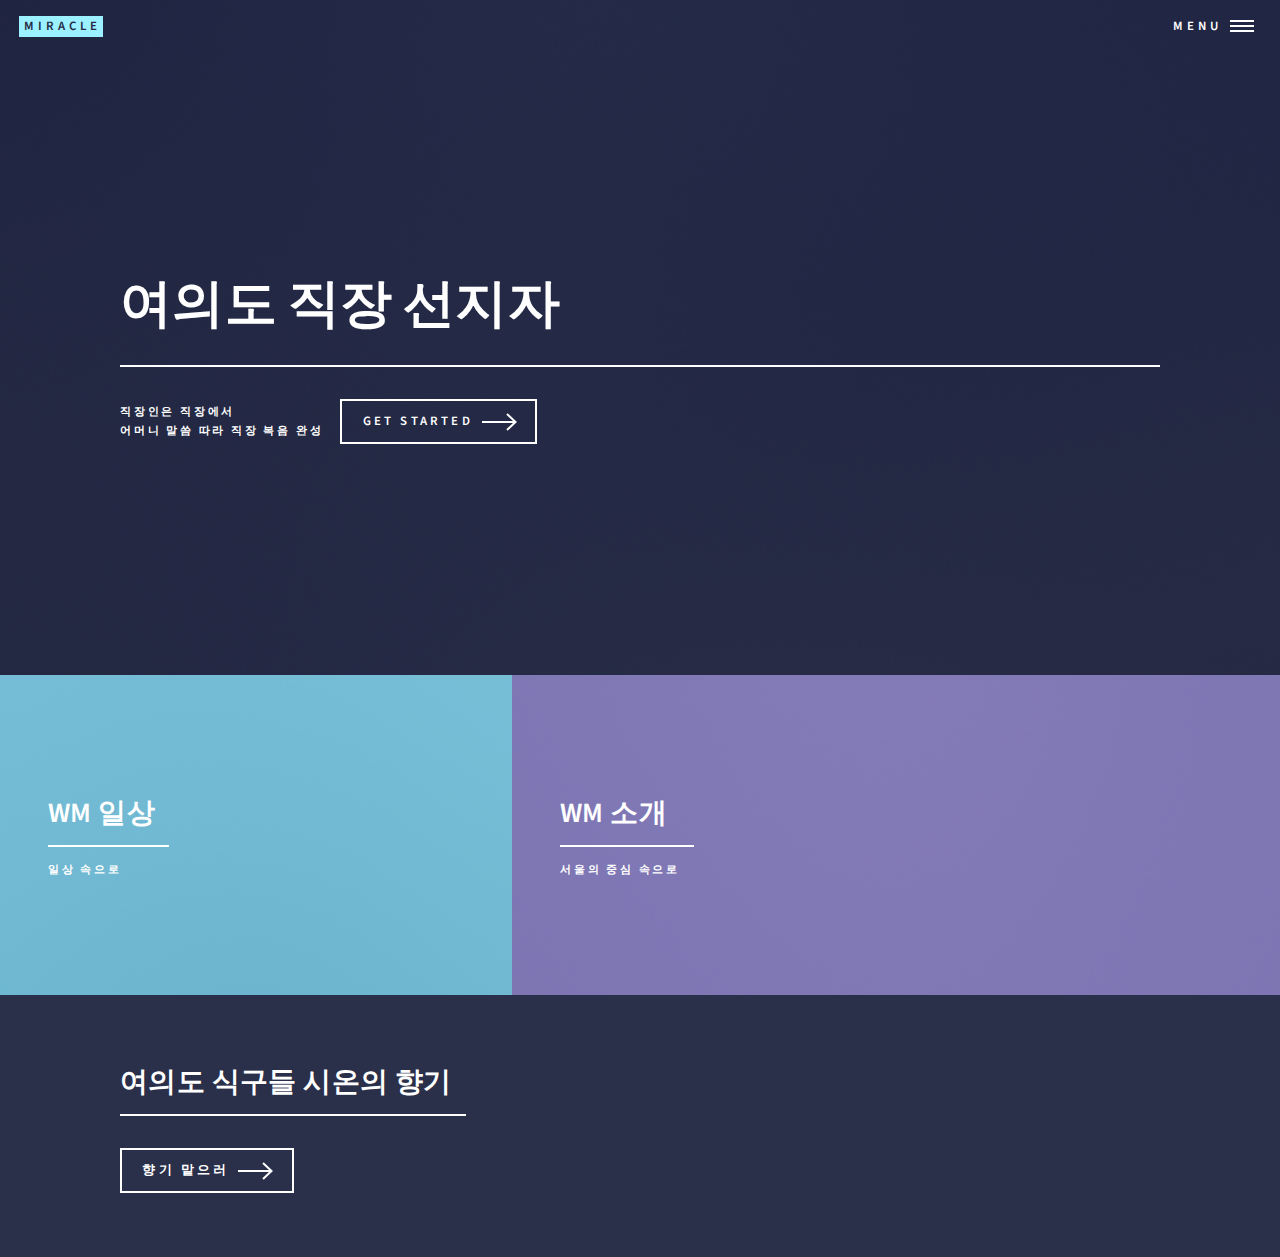
==== index.html @ 9737bfcb "여의도 WM 웹 사이트 개발 시작" ====
<!DOCTYPE HTML>
<!-- 
	Forty by HTML5 UP
	html5up.net | @ajlkn
	Free for personal and commercial use under the CCA 3.0 license (html5up.net/license)
-->
<html>
	<head>
		<title>Miracle on Yeouido</title>
		<meta charset="utf-8" />
		<meta name="viewport" content="width=device-width, initial-scale=1, user-scalable=no" />
		<link rel="stylesheet" href="assets/css/main.css" />
		<!-- <script type="text/javascript" async="" src="https://www.google-analytics.com/analytics.js"></script> -->
		<noscript><link rel="stylesheet" href="assets/css/noscript.css" /></noscript>
	</head>
	<body class="is-preload">

		<!-- Wrapper -->
			<div id="wrapper">

				<!-- Header -->
					<header id="header" class="alt">
						<a href="index.html" class="logo">
							<strong>Miracle</strong>
						</a>
						<nav>
							<a href="#menu">Menu</a>
						</nav>
					</header>

				<!-- Menu -->
					<nav id="menu">
						<ul class="links">
							<li><a href="index.html">Home</a></li>
							<li><a href="landing.html">Landing</a></li>
							<li><a href="generic.html">Generic</a></li>
							<li><a href="elements.html">Elements</a></li>
						</ul>
						<ul class="actions stacked">
							<li><a href="#" class="button primary fit">Get Started</a></li>
							<li><a href="#" class="button fit">Log In</a></li>
						</ul>
					</nav>

				<!-- Banner -->
					<section id="banner" class="major">
						<div class="inner">
							<header class="major">
								<h1>여의도 직장 선지자</h1>
							</header>
							<div class="content">
								<p>직장인은 직장에서 <br />
								어머니 말씀 따라 직장 복음 완성</p>
								<ul class="actions">
									<li><a href="#one" class="button next scrolly">Get Started</a></li>
								</ul>
							</div>
						</div>
					</section>

				<!-- Main -->
					<div id="main">

						<!-- One -->
							<section id="one" class="tiles">
								<article>
									<span class="image">
										<img src="images/pic01.jpg" alt="" />
									</span>
									<header class="major">
										<h3><a href="landing.html" class="link">WM 일상</a></h3>
										<p>일상 속으로</p>
									</header>
								</article>
								<article>
									<span class="image">
										<img src="images/pic02.jpg" alt="" />
									</span>
									<header class="major">
										<h3><a href="landing.html" class="link">WM 소개</a></h3>
										<p>서울의 중심 속으로</p>
									</header>
								</article>
								<!-- <article>
									<span class="image">
										<img src="images/pic03.jpg" alt="" />
									</span>
									<header class="major">
										<h3><a href="landing.html" class="link">Magna</a></h3>
										<p>Lorem etiam nullam</p>
									</header>
								</article>
								<article>
									<span class="image">
										<img src="images/pic04.jpg" alt="" />
									</span>
									<header class="major">
										<h3><a href="landing.html" class="link">Ipsum</a></h3>
										<p>Nisl sed aliquam</p>
									</header>
								</article>
								<article>
									<span class="image">
										<img src="images/pic05.jpg" alt="" />
									</span>
									<header class="major">
										<h3><a href="landing.html" class="link">Consequat</a></h3>
										<p>Ipsum dolor sit amet</p>
									</header>
								</article>
								<article>
									<span class="image">
										<img src="images/pic06.jpg" alt="" />
									</span>
									<header class="major">
										<h3><a href="landing.html" class="link">Etiam</a></h3>
										<p>Feugiat amet tempus</p>
									</header>
								</article> -->
							</section>

						<!-- Two -->
							<section id="two">
								<div class="inner">
									<header class="major">
										<h2>여의도 식구들 시온의 향기</h2>
									</header>
									<!-- <p>Nullam et orci eu lorem consequat tincidunt vivamus et sagittis libero. Mauris aliquet magna magna sed nunc rhoncus pharetra. Pellentesque condimentum sem. In efficitur ligula tate urna. Maecenas laoreet massa vel lacinia pellentesque lorem ipsum dolor. Nullam et orci eu lorem consequat tincidunt. Vivamus et sagittis libero. Mauris aliquet magna magna sed nunc rhoncus amet pharetra et feugiat tempus.</p> -->
									<ul class="actions">
										<li><a href="landing.html" class="button next">향기 맡으러</a></li>
									</ul>
								</div>
							</section>

					</div>

				<!-- Contact -->
					<!-- <section id="contact">
						<div class="inner">
							<section>
								<form method="post" action="#">
									<div class="fields">
										<div class="field half">
											<label for="name">Name</label>
											<input type="text" name="name" id="name" />
										</div>
										<div class="field half">
											<label for="email">Email</label>
											<input type="text" name="email" id="email" />
										</div>
										<div class="field">
											<label for="message">Message</label>
											<textarea name="message" id="message" rows="6"></textarea>
										</div>
									</div>
									<ul class="actions">
										<li><input type="submit" value="Send Message" class="primary" /></li>
										<li><input type="reset" value="Clear" /></li>
									</ul>
								</form>
							</section>
							<section class="split">
								<section>
									<div class="contact-method">
										<span class="icon solid alt fa-envelope"></span>
										<h3>Email</h3>
										<a href="#">information@untitled.tld</a>
									</div>
								</section>
								<section>
									<div class="contact-method">
										<span class="icon solid alt fa-phone"></span>
										<h3>Phone</h3>
										<span>(000) 000-0000 x12387</span>
									</div>
								</section>
								<section>
									<div class="contact-method">
										<span class="icon solid alt fa-home"></span>
										<h3>Address</h3>
										<span>1234 Somewhere Road #5432<br />
										Nashville, TN 00000<br />
										United States of America</span>
									</div>
								</section>
							</section>
						</div>
					</section> -->

				<!-- Footer -->
					<footer id="footer">
						<!-- <div class="inner">
							<ul class="icons">
								<li><a href="#" class="icon brands alt fa-twitter"><span class="label">Twitter</span></a></li>
								<li><a href="#" class="icon brands alt fa-facebook-f"><span class="label">Facebook</span></a></li>
								<li><a href="#" class="icon brands alt fa-instagram"><span class="label">Instagram</span></a></li>
								<li><a href="#" class="icon brands alt fa-github"><span class="label">GitHub</span></a></li>
								<li><a href="#" class="icon brands alt fa-linkedin-in"><span class="label">LinkedIn</span></a></li>
							</ul>
							<ul class="copyright">
								<li>&copy; Untitled</li><li>Design: <a href="https://html5up.net">HTML5 UP</a></li>
							</ul>
						</div> -->
						<div class="wm">

						</div>
					</footer>

			</div>

		<!-- Scripts -->
			<script src="assets/js/jquery.min.js"></script>
			<script src="assets/js/jquery.scrolly.min.js"></script>
			<script src="assets/js/jquery.scrollex.min.js"></script>
			<script src="assets/js/browser.min.js"></script>
			<script src="assets/js/breakpoints.min.js"></script>
			<script src="assets/js/util.js"></script>
			<script src="assets/js/main.js"></script>

	</body>
</html>
---- assets/css/main.css ----
@import url(fontawesome-all.min.css);
@import url("https://fonts.googleapis.com/css?family=Source+Sans+Pro:300,300italic,600,600italic");

/*
	Forty by HTML5 UP
	html5up.net | @ajlkn
	Free for personal and commercial use under the CCA 3.0 license (html5up.net/license)
*/

html, body, div, span, applet, object,
iframe, h1, h2, h3, h4, h5, h6, p, blockquote,
pre, a, abbr, acronym, address, big, cite,
code, del, dfn, em, img, ins, kbd, q, s, samp,
small, strike, strong, sub, sup, tt, var, b,
u, i, center, dl, dt, dd, ol, ul, li, fieldset,
form, label, legend, table, caption, tbody,
tfoot, thead, tr, th, td, article, aside,
canvas, details, embed, figure, figcaption,
footer, header, hgroup, menu, nav, output, ruby,
section, summary, time, mark, audio, video {
	margin: 0;
	padding: 0;
	border: 0;
	font-size: 100%;
	font: inherit;
	vertical-align: baseline;}

article, aside, details, figcaption, figure,
footer, header, hgroup, menu, nav, section {
	display: block;}

body {
	line-height: 1;
}

ol, ul {
	list-style: none;
}

blockquote, q {
	quotes: none;
}

	blockquote:before, blockquote:after, q:before, q:after {
		content: '';
		content: none;
	}

table {
	border-collapse: collapse;
	border-spacing: 0;
}

body {
	-webkit-text-size-adjust: none;
}

mark {
	background-color: transparent;
	color: inherit;
}

input::-moz-focus-inner {
	border: 0;
	padding: 0;
}

input, select, textarea {
	-moz-appearance: none;
	-webkit-appearance: none;
	-ms-appearance: none;
	appearance: none;
}

/* Basic */

	@-ms-viewport {
		width: device-width;
	}

	body {
		-ms-overflow-style: scrollbar;
	}

	@media screen and (max-width: 480px) {

		html, body {
			min-width: 320px;
		}

	}

	html {
		box-sizing: border-box;
	}

	*, *:before, *:after {
		box-sizing: inherit;
	}

	body {
		background: #242943;
	}

		body.is-preload *, body.is-preload *:before, body.is-preload *:after {
			-moz-animation: none !important;
			-webkit-animation: none !important;
			-ms-animation: none !important;
			animation: none !important;
			-moz-transition: none !important;
			-webkit-transition: none !important;
			-ms-transition: none !important;
			transition: none !important;
		}

/* Type */

	body, input, select, textarea {
		color: #ffffff;
		font-family: "Source Sans Pro", Helvetica, sans-serif;
		font-size: 17pt;
		font-weight: 300;
		letter-spacing: 0.025em;
		line-height: 1.65;
	}

		@media screen and (max-width: 1680px) {

			body, input, select, textarea {
				font-size: 14pt;
			}

		}

		@media screen and (max-width: 1280px) {

			body, input, select, textarea {
				font-size: 12pt;
			}

		}

		@media screen and (max-width: 360px) {

			body, input, select, textarea {
				font-size: 11pt;
			}

		}

	a {
		-moz-transition: color 0.2s ease-in-out, border-bottom-color 0.2s ease-in-out;
		-webkit-transition: color 0.2s ease-in-out, border-bottom-color 0.2s ease-in-out;
		-ms-transition: color 0.2s ease-in-out, border-bottom-color 0.2s ease-in-out;
		transition: color 0.2s ease-in-out, border-bottom-color 0.2s ease-in-out;
		border-bottom: dotted 1px;
		color: inherit;
		text-decoration: none;
	}

		a:hover {
			border-bottom-color: transparent;
			color: #9bf1ff !important;
		}

		a:active {
			color: #53e3fb !important;
		}

	strong, b {
		color: #ffffff;
		font-weight: 600;
	}

	em, i {
		font-style: italic;
	}

	p {
		margin: 0 0 2em 0;
	}

	h1, h2, h3, h4, h5, h6 {
		color: #ffffff;
		font-weight: 600;
		line-height: 1.65;
		margin: 0 0 1em 0;
	}

		h1 a, h2 a, h3 a, h4 a, h5 a, h6 a {
			color: inherit;
			border-bottom: 0;
		}

	h1 {
		font-size: 2.5em;
	}

	h2 {
		font-size: 1.75em;
	}

	h3 {
		font-size: 1.35em;
	}

	h4 {
		font-size: 1.1em;
	}

	h5 {
		font-size: 0.9em;
	}

	h6 {
		font-size: 0.7em;
	}

	@media screen and (max-width: 736px) {

		h1 {
			font-size: 2em;
		}

		h2 {
			font-size: 1.5em;
		}

		h3 {
			font-size: 1.25em;
		}

	}

	sub {
		font-size: 0.8em;
		position: relative;
		top: 0.5em;
	}

	sup {
		font-size: 0.8em;
		position: relative;
		top: -0.5em;
	}

	blockquote {
		border-left: solid 4px rgba(212, 212, 255, 0.1);
		font-style: italic;
		margin: 0 0 2em 0;
		padding: 0.5em 0 0.5em 2em;
	}

	code {
		background: rgba(212, 212, 255, 0.035);
		font-family: "Courier New", monospace;
		font-size: 0.9em;
		margin: 0 0.25em;
		padding: 0.25em 0.65em;
	}

	pre {
		-webkit-overflow-scrolling: touch;
		font-family: "Courier New", monospace;
		font-size: 0.9em;
		margin: 0 0 2em 0;
	}

		pre code {
			display: block;
			line-height: 1.75;
			padding: 1em 1.5em;
			overflow-x: auto;
		}

	hr {
		border: 0;
		border-bottom: solid 1px rgba(212, 212, 255, 0.1);
		margin: 2em 0;
	}

		hr.major {
			margin: 3em 0;
		}

	.align-left {
		text-align: left;
	}

	.align-center {
		text-align: center;
	}

	.align-right {
		text-align: right;
	}

/* Row */

	.row {
		display: flex;
		flex-wrap: wrap;
		box-sizing: border-box;
		align-items: stretch;
	}

		.row > * {
			box-sizing: border-box;
		}

		.row.gtr-uniform > * > :last-child {
			margin-bottom: 0;
		}

		.row.aln-left {
			justify-content: flex-start;
		}

		.row.aln-center {
			justify-content: center;
		}

		.row.aln-right {
			justify-content: flex-end;
		}

		.row.aln-top {
			align-items: flex-start;
		}

		.row.aln-middle {
			align-items: center;
		}

		.row.aln-bottom {
			align-items: flex-end;
		}

		.row > .imp {
			order: -1;
		}

		.row > .col-1 {
			width: 8.33333%;
		}

		.row > .off-1 {
			margin-left: 8.33333%;
		}

		.row > .col-2 {
			width: 16.66667%;
		}

		.row > .off-2 {
			margin-left: 16.66667%;
		}

		.row > .col-3 {
			width: 25%;
		}

		.row > .off-3 {
			margin-left: 25%;
		}

		.row > .col-4 {
			width: 33.33333%;
		}

		.row > .off-4 {
			margin-left: 33.33333%;
		}

		.row > .col-5 {
			width: 41.66667%;
		}

		.row > .off-5 {
			margin-left: 41.66667%;
		}

		.row > .col-6 {
			width: 50%;
		}

		.row > .off-6 {
			margin-left: 50%;
		}

		.row > .col-7 {
			width: 58.33333%;
		}

		.row > .off-7 {
			margin-left: 58.33333%;
		}

		.row > .col-8 {
			width: 66.66667%;
		}

		.row > .off-8 {
			margin-left: 66.66667%;
		}

		.row > .col-9 {
			width: 75%;
		}

		.row > .off-9 {
			margin-left: 75%;
		}

		.row > .col-10 {
			width: 83.33333%;
		}

		.row > .off-10 {
			margin-left: 83.33333%;
		}

		.row > .col-11 {
			width: 91.66667%;
		}

		.row > .off-11 {
			margin-left: 91.66667%;
		}

		.row > .col-12 {
			width: 100%;
		}

		.row > .off-12 {
			margin-left: 100%;
		}

		.row.gtr-0 {
			margin-top: 0;
			margin-left: 0em;
		}

			.row.gtr-0 > * {
				padding: 0 0 0 0em;
			}

			.row.gtr-0.gtr-uniform {
				margin-top: 0em;
			}

				.row.gtr-0.gtr-uniform > * {
					padding-top: 0em;
				}

		.row.gtr-25 {
			margin-top: 0;
			margin-left: -0.5em;
		}

			.row.gtr-25 > * {
				padding: 0 0 0 0.5em;
			}

			.row.gtr-25.gtr-uniform {
				margin-top: -0.5em;
			}

				.row.gtr-25.gtr-uniform > * {
					padding-top: 0.5em;
				}

		.row.gtr-50 {
			margin-top: 0;
			margin-left: -1em;
		}

			.row.gtr-50 > * {
				padding: 0 0 0 1em;
			}

			.row.gtr-50.gtr-uniform {
				margin-top: -1em;
			}

				.row.gtr-50.gtr-uniform > * {
					padding-top: 1em;
				}

		.row {
			margin-top: 0;
			margin-left: -2em;
		}

			.row > * {
				padding: 0 0 0 2em;
			}

			.row.gtr-uniform {
				margin-top: -2em;
			}

				.row.gtr-uniform > * {
					padding-top: 2em;
				}

		.row.gtr-150 {
			margin-top: 0;
			margin-left: -3em;
		}

			.row.gtr-150 > * {
				padding: 0 0 0 3em;
			}

			.row.gtr-150.gtr-uniform {
				margin-top: -3em;
			}

				.row.gtr-150.gtr-uniform > * {
					padding-top: 3em;
				}

		.row.gtr-200 {
			margin-top: 0;
			margin-left: -4em;
		}

			.row.gtr-200 > * {
				padding: 0 0 0 4em;
			}

			.row.gtr-200.gtr-uniform {
				margin-top: -4em;
			}

				.row.gtr-200.gtr-uniform > * {
					padding-top: 4em;
				}

		@media screen and (max-width: 1680px) {

			.row {
				display: flex;
				flex-wrap: wrap;
				box-sizing: border-box;
				align-items: stretch;
			}

				.row > * {
					box-sizing: border-box;
				}

				.row.gtr-uniform > * > :last-child {
					margin-bottom: 0;
				}

				.row.aln-left {
					justify-content: flex-start;
				}

				.row.aln-center {
					justify-content: center;
				}

				.row.aln-right {
					justify-content: flex-end;
				}

				.row.aln-top {
					align-items: flex-start;
				}

				.row.aln-middle {
					align-items: center;
				}

				.row.aln-bottom {
					align-items: flex-end;
				}

				.row > .imp-xlarge {
					order: -1;
				}

				.row > .col-1-xlarge {
					width: 8.33333%;
				}

				.row > .off-1-xlarge {
					margin-left: 8.33333%;
				}

				.row > .col-2-xlarge {
					width: 16.66667%;
				}

				.row > .off-2-xlarge {
					margin-left: 16.66667%;
				}

				.row > .col-3-xlarge {
					width: 25%;
				}

				.row > .off-3-xlarge {
					margin-left: 25%;
				}

				.row > .col-4-xlarge {
					width: 33.33333%;
				}

				.row > .off-4-xlarge {
					margin-left: 33.33333%;
				}

				.row > .col-5-xlarge {
					width: 41.66667%;
				}

				.row > .off-5-xlarge {
					margin-left: 41.66667%;
				}

				.row > .col-6-xlarge {
					width: 50%;
				}

				.row > .off-6-xlarge {
					margin-left: 50%;
				}

				.row > .col-7-xlarge {
					width: 58.33333%;
				}

				.row > .off-7-xlarge {
					margin-left: 58.33333%;
				}

				.row > .col-8-xlarge {
					width: 66.66667%;
				}

				.row > .off-8-xlarge {
					margin-left: 66.66667%;
				}

				.row > .col-9-xlarge {
					width: 75%;
				}

				.row > .off-9-xlarge {
					margin-left: 75%;
				}

				.row > .col-10-xlarge {
					width: 83.33333%;
				}

				.row > .off-10-xlarge {
					margin-left: 83.33333%;
				}

				.row > .col-11-xlarge {
					width: 91.66667%;
				}

				.row > .off-11-xlarge {
					margin-left: 91.66667%;
				}

				.row > .col-12-xlarge {
					width: 100%;
				}

				.row > .off-12-xlarge {
					margin-left: 100%;
				}

				.row.gtr-0 {
					margin-top: 0;
					margin-left: 0em;
				}

					.row.gtr-0 > * {
						padding: 0 0 0 0em;
					}

					.row.gtr-0.gtr-uniform {
						margin-top: 0em;
					}

						.row.gtr-0.gtr-uniform > * {
							padding-top: 0em;
						}

				.row.gtr-25 {
					margin-top: 0;
					margin-left: -0.5em;
				}

					.row.gtr-25 > * {
						padding: 0 0 0 0.5em;
					}

					.row.gtr-25.gtr-uniform {
						margin-top: -0.5em;
					}

						.row.gtr-25.gtr-uniform > * {
							padding-top: 0.5em;
						}

				.row.gtr-50 {
					margin-top: 0;
					margin-left: -1em;
				}

					.row.gtr-50 > * {
						padding: 0 0 0 1em;
					}

					.row.gtr-50.gtr-uniform {
						margin-top: -1em;
					}

						.row.gtr-50.gtr-uniform > * {
							padding-top: 1em;
						}

				.row {
					margin-top: 0;
					margin-left: -2em;
				}

					.row > * {
						padding: 0 0 0 2em;
					}

					.row.gtr-uniform {
						margin-top: -2em;
					}

						.row.gtr-uniform > * {
							padding-top: 2em;
						}

				.row.gtr-150 {
					margin-top: 0;
					margin-left: -3em;
				}

					.row.gtr-150 > * {
						padding: 0 0 0 3em;
					}

					.row.gtr-150.gtr-uniform {
						margin-top: -3em;
					}

						.row.gtr-150.gtr-uniform > * {
							padding-top: 3em;
						}

				.row.gtr-200 {
					margin-top: 0;
					margin-left: -4em;
				}

					.row.gtr-200 > * {
						padding: 0 0 0 4em;
					}

					.row.gtr-200.gtr-uniform {
						margin-top: -4em;
					}

						.row.gtr-200.gtr-uniform > * {
							padding-top: 4em;
						}

		}

		@media screen and (max-width: 1280px) {

			.row {
				display: flex;
				flex-wrap: wrap;
				box-sizing: border-box;
				align-items: stretch;
			}

				.row > * {
					box-sizing: border-box;
				}

				.row.gtr-uniform > * > :last-child {
					margin-bottom: 0;
				}

				.row.aln-left {
					justify-content: flex-start;
				}

				.row.aln-center {
					justify-content: center;
				}

				.row.aln-right {
					justify-content: flex-end;
				}

				.row.aln-top {
					align-items: flex-start;
				}

				.row.aln-middle {
					align-items: center;
				}

				.row.aln-bottom {
					align-items: flex-end;
				}

				.row > .imp-large {
					order: -1;
				}

				.row > .col-1-large {
					width: 8.33333%;
				}

				.row > .off-1-large {
					margin-left: 8.33333%;
				}

				.row > .col-2-large {
					width: 16.66667%;
				}

				.row > .off-2-large {
					margin-left: 16.66667%;
				}

				.row > .col-3-large {
					width: 25%;
				}

				.row > .off-3-large {
					margin-left: 25%;
				}

				.row > .col-4-large {
					width: 33.33333%;
				}

				.row > .off-4-large {
					margin-left: 33.33333%;
				}

				.row > .col-5-large {
					width: 41.66667%;
				}

				.row > .off-5-large {
					margin-left: 41.66667%;
				}

				.row > .col-6-large {
					width: 50%;
				}

				.row > .off-6-large {
					margin-left: 50%;
				}

				.row > .col-7-large {
					width: 58.33333%;
				}

				.row > .off-7-large {
					margin-left: 58.33333%;
				}

				.row > .col-8-large {
					width: 66.66667%;
				}

				.row > .off-8-large {
					margin-left: 66.66667%;
				}

				.row > .col-9-large {
					width: 75%;
				}

				.row > .off-9-large {
					margin-left: 75%;
				}

				.row > .col-10-large {
					width: 83.33333%;
				}

				.row > .off-10-large {
					margin-left: 83.33333%;
				}

				.row > .col-11-large {
					width: 91.66667%;
				}

				.row > .off-11-large {
					margin-left: 91.66667%;
				}

				.row > .col-12-large {
					width: 100%;
				}

				.row > .off-12-large {
					margin-left: 100%;
				}

				.row.gtr-0 {
					margin-top: 0;
					margin-left: 0em;
				}

					.row.gtr-0 > * {
						padding: 0 0 0 0em;
					}

					.row.gtr-0.gtr-uniform {
						margin-top: 0em;
					}

						.row.gtr-0.gtr-uniform > * {
							padding-top: 0em;
						}

				.row.gtr-25 {
					margin-top: 0;
					margin-left: -0.375em;
				}

					.row.gtr-25 > * {
						padding: 0 0 0 0.375em;
					}

					.row.gtr-25.gtr-uniform {
						margin-top: -0.375em;
					}

						.row.gtr-25.gtr-uniform > * {
							padding-top: 0.375em;
						}

				.row.gtr-50 {
					margin-top: 0;
					margin-left: -0.75em;
				}

					.row.gtr-50 > * {
						padding: 0 0 0 0.75em;
					}

					.row.gtr-50.gtr-uniform {
						margin-top: -0.75em;
					}

						.row.gtr-50.gtr-uniform > * {
							padding-top: 0.75em;
						}

				.row {
					margin-top: 0;
					margin-left: -1.5em;
				}

					.row > * {
						padding: 0 0 0 1.5em;
					}

					.row.gtr-uniform {
						margin-top: -1.5em;
					}

						.row.gtr-uniform > * {
							padding-top: 1.5em;
						}

				.row.gtr-150 {
					margin-top: 0;
					margin-left: -2.25em;
				}

					.row.gtr-150 > * {
						padding: 0 0 0 2.25em;
					}

					.row.gtr-150.gtr-uniform {
						margin-top: -2.25em;
					}

						.row.gtr-150.gtr-uniform > * {
							padding-top: 2.25em;
						}

				.row.gtr-200 {
					margin-top: 0;
					margin-left: -3em;
				}

					.row.gtr-200 > * {
						padding: 0 0 0 3em;
					}

					.row.gtr-200.gtr-uniform {
						margin-top: -3em;
					}

						.row.gtr-200.gtr-uniform > * {
							padding-top: 3em;
						}

		}

		@media screen and (max-width: 980px) {

			.row {
				display: flex;
				flex-wrap: wrap;
				box-sizing: border-box;
				align-items: stretch;
			}

				.row > * {
					box-sizing: border-box;
				}

				.row.gtr-uniform > * > :last-child {
					margin-bottom: 0;
				}

				.row.aln-left {
					justify-content: flex-start;
				}

				.row.aln-center {
					justify-content: center;
				}

				.row.aln-right {
					justify-content: flex-end;
				}

				.row.aln-top {
					align-items: flex-start;
				}

				.row.aln-middle {
					align-items: center;
				}

				.row.aln-bottom {
					align-items: flex-end;
				}

				.row > .imp-medium {
					order: -1;
				}

				.row > .col-1-medium {
					width: 8.33333%;
				}

				.row > .off-1-medium {
					margin-left: 8.33333%;
				}

				.row > .col-2-medium {
					width: 16.66667%;
				}

				.row > .off-2-medium {
					margin-left: 16.66667%;
				}

				.row > .col-3-medium {
					width: 25%;
				}

				.row > .off-3-medium {
					margin-left: 25%;
				}

				.row > .col-4-medium {
					width: 33.33333%;
				}

				.row > .off-4-medium {
					margin-left: 33.33333%;
				}

				.row > .col-5-medium {
					width: 41.66667%;
				}

				.row > .off-5-medium {
					margin-left: 41.66667%;
				}

				.row > .col-6-medium {
					width: 50%;
				}

				.row > .off-6-medium {
					margin-left: 50%;
				}

				.row > .col-7-medium {
					width: 58.33333%;
				}

				.row > .off-7-medium {
					margin-left: 58.33333%;
				}

				.row > .col-8-medium {
					width: 66.66667%;
				}

				.row > .off-8-medium {
					margin-left: 66.66667%;
				}

				.row > .col-9-medium {
					width: 75%;
				}

				.row > .off-9-medium {
					margin-left: 75%;
				}

				.row > .col-10-medium {
					width: 83.33333%;
				}

				.row > .off-10-medium {
					margin-left: 83.33333%;
				}

				.row > .col-11-medium {
					width: 91.66667%;
				}

				.row > .off-11-medium {
					margin-left: 91.66667%;
				}

				.row > .col-12-medium {
					width: 100%;
				}

				.row > .off-12-medium {
					margin-left: 100%;
				}

				.row.gtr-0 {
					margin-top: 0;
					margin-left: 0em;
				}

					.row.gtr-0 > * {
						padding: 0 0 0 0em;
					}

					.row.gtr-0.gtr-uniform {
						margin-top: 0em;
					}

						.row.gtr-0.gtr-uniform > * {
							padding-top: 0em;
						}

				.row.gtr-25 {
					margin-top: 0;
					margin-left: -0.375em;
				}

					.row.gtr-25 > * {
						padding: 0 0 0 0.375em;
					}

					.row.gtr-25.gtr-uniform {
						margin-top: -0.375em;
					}

						.row.gtr-25.gtr-uniform > * {
							padding-top: 0.375em;
						}

				.row.gtr-50 {
					margin-top: 0;
					margin-left: -0.75em;
				}

					.row.gtr-50 > * {
						padding: 0 0 0 0.75em;
					}

					.row.gtr-50.gtr-uniform {
						margin-top: -0.75em;
					}

						.row.gtr-50.gtr-uniform > * {
							padding-top: 0.75em;
						}

				.row {
					margin-top: 0;
					margin-left: -1.5em;
				}

					.row > * {
						padding: 0 0 0 1.5em;
					}

					.row.gtr-uniform {
						margin-top: -1.5em;
					}

						.row.gtr-uniform > * {
							padding-top: 1.5em;
						}

				.row.gtr-150 {
					margin-top: 0;
					margin-left: -2.25em;
				}

					.row.gtr-150 > * {
						padding: 0 0 0 2.25em;
					}

					.row.gtr-150.gtr-uniform {
						margin-top: -2.25em;
					}

						.row.gtr-150.gtr-uniform > * {
							padding-top: 2.25em;
						}

				.row.gtr-200 {
					margin-top: 0;
					margin-left: -3em;
				}

					.row.gtr-200 > * {
						padding: 0 0 0 3em;
					}

					.row.gtr-200.gtr-uniform {
						margin-top: -3em;
					}

						.row.gtr-200.gtr-uniform > * {
							padding-top: 3em;
						}

		}

		@media screen and (max-width: 736px) {

			.row {
				display: flex;
				flex-wrap: wrap;
				box-sizing: border-box;
				align-items: stretch;
			}

				.row > * {
					box-sizing: border-box;
				}

				.row.gtr-uniform > * > :last-child {
					margin-bottom: 0;
				}

				.row.aln-left {
					justify-content: flex-start;
				}

				.row.aln-center {
					justify-content: center;
				}

				.row.aln-right {
					justify-content: flex-end;
				}

				.row.aln-top {
					align-items: flex-start;
				}

				.row.aln-middle {
					align-items: center;
				}

				.row.aln-bottom {
					align-items: flex-end;
				}

				.row > .imp-small {
					order: -1;
				}

				.row > .col-1-small {
					width: 8.33333%;
				}

				.row > .off-1-small {
					margin-left: 8.33333%;
				}

				.row > .col-2-small {
					width: 16.66667%;
				}

				.row > .off-2-small {
					margin-left: 16.66667%;
				}

				.row > .col-3-small {
					width: 25%;
				}

				.row > .off-3-small {
					margin-left: 25%;
				}

				.row > .col-4-small {
					width: 33.33333%;
				}

				.row > .off-4-small {
					margin-left: 33.33333%;
				}

				.row > .col-5-small {
					width: 41.66667%;
				}

				.row > .off-5-small {
					margin-left: 41.66667%;
				}

				.row > .col-6-small {
					width: 50%;
				}

				.row > .off-6-small {
					margin-left: 50%;
				}

				.row > .col-7-small {
					width: 58.33333%;
				}

				.row > .off-7-small {
					margin-left: 58.33333%;
				}

				.row > .col-8-small {
					width: 66.66667%;
				}

				.row > .off-8-small {
					margin-left: 66.66667%;
				}

				.row > .col-9-small {
					width: 75%;
				}

				.row > .off-9-small {
					margin-left: 75%;
				}

				.row > .col-10-small {
					width: 83.33333%;
				}

				.row > .off-10-small {
					margin-left: 83.33333%;
				}

				.row > .col-11-small {
					width: 91.66667%;
				}

				.row > .off-11-small {
					margin-left: 91.66667%;
				}

				.row > .col-12-small {
					width: 100%;
				}

				.row > .off-12-small {
					margin-left: 100%;
				}

				.row.gtr-0 {
					margin-top: 0;
					margin-left: 0em;
				}

					.row.gtr-0 > * {
						padding: 0 0 0 0em;
					}

					.row.gtr-0.gtr-uniform {
						margin-top: 0em;
					}

						.row.gtr-0.gtr-uniform > * {
							padding-top: 0em;
						}

				.row.gtr-25 {
					margin-top: 0;
					margin-left: -0.3125em;
				}

					.row.gtr-25 > * {
						padding: 0 0 0 0.3125em;
					}

					.row.gtr-25.gtr-uniform {
						margin-top: -0.3125em;
					}

						.row.gtr-25.gtr-uniform > * {
							padding-top: 0.3125em;
						}

				.row.gtr-50 {
					margin-top: 0;
					margin-left: -0.625em;
				}

					.row.gtr-50 > * {
						padding: 0 0 0 0.625em;
					}

					.row.gtr-50.gtr-uniform {
						margin-top: -0.625em;
					}

						.row.gtr-50.gtr-uniform > * {
							padding-top: 0.625em;
						}

				.row {
					margin-top: 0;
					margin-left: -1.25em;
				}

					.row > * {
						padding: 0 0 0 1.25em;
					}

					.row.gtr-uniform {
						margin-top: -1.25em;
					}

						.row.gtr-uniform > * {
							padding-top: 1.25em;
						}

				.row.gtr-150 {
					margin-top: 0;
					margin-left: -1.875em;
				}

					.row.gtr-150 > * {
						padding: 0 0 0 1.875em;
					}

					.row.gtr-150.gtr-uniform {
						margin-top: -1.875em;
					}

						.row.gtr-150.gtr-uniform > * {
							padding-top: 1.875em;
						}

				.row.gtr-200 {
					margin-top: 0;
					margin-left: -2.5em;
				}

					.row.gtr-200 > * {
						padding: 0 0 0 2.5em;
					}

					.row.gtr-200.gtr-uniform {
						margin-top: -2.5em;
					}

						.row.gtr-200.gtr-uniform > * {
							padding-top: 2.5em;
						}

		}

		@media screen and (max-width: 480px) {

			.row {
				display: flex;
				flex-wrap: wrap;
				box-sizing: border-box;
				align-items: stretch;
			}

				.row > * {
					box-sizing: border-box;
				}

				.row.gtr-uniform > * > :last-child {
					margin-bottom: 0;
				}

				.row.aln-left {
					justify-content: flex-start;
				}

				.row.aln-center {
					justify-content: center;
				}

				.row.aln-right {
					justify-content: flex-end;
				}

				.row.aln-top {
					align-items: flex-start;
				}

				.row.aln-middle {
					align-items: center;
				}

				.row.aln-bottom {
					align-items: flex-end;
				}

				.row > .imp-xsmall {
					order: -1;
				}

				.row > .col-1-xsmall {
					width: 8.33333%;
				}

				.row > .off-1-xsmall {
					margin-left: 8.33333%;
				}

				.row > .col-2-xsmall {
					width: 16.66667%;
				}

				.row > .off-2-xsmall {
					margin-left: 16.66667%;
				}

				.row > .col-3-xsmall {
					width: 25%;
				}

				.row > .off-3-xsmall {
					margin-left: 25%;
				}

				.row > .col-4-xsmall {
					width: 33.33333%;
				}

				.row > .off-4-xsmall {
					margin-left: 33.33333%;
				}

				.row > .col-5-xsmall {
					width: 41.66667%;
				}

				.row > .off-5-xsmall {
					margin-left: 41.66667%;
				}

				.row > .col-6-xsmall {
					width: 50%;
				}

				.row > .off-6-xsmall {
					margin-left: 50%;
				}

				.row > .col-7-xsmall {
					width: 58.33333%;
				}

				.row > .off-7-xsmall {
					margin-left: 58.33333%;
				}

				.row > .col-8-xsmall {
					width: 66.66667%;
				}

				.row > .off-8-xsmall {
					margin-left: 66.66667%;
				}

				.row > .col-9-xsmall {
					width: 75%;
				}

				.row > .off-9-xsmall {
					margin-left: 75%;
				}

				.row > .col-10-xsmall {
					width: 83.33333%;
				}

				.row > .off-10-xsmall {
					margin-left: 83.33333%;
				}

				.row > .col-11-xsmall {
					width: 91.66667%;
				}

				.row > .off-11-xsmall {
					margin-left: 91.66667%;
				}

				.row > .col-12-xsmall {
					width: 100%;
				}

				.row > .off-12-xsmall {
					margin-left: 100%;
				}

				.row.gtr-0 {
					margin-top: 0;
					margin-left: 0em;
				}

					.row.gtr-0 > * {
						padding: 0 0 0 0em;
					}

					.row.gtr-0.gtr-uniform {
						margin-top: 0em;
					}

						.row.gtr-0.gtr-uniform > * {
							padding-top: 0em;
						}

				.row.gtr-25 {
					margin-top: 0;
					margin-left: -0.3125em;
				}

					.row.gtr-25 > * {
						padding: 0 0 0 0.3125em;
					}

					.row.gtr-25.gtr-uniform {
						margin-top: -0.3125em;
					}

						.row.gtr-25.gtr-uniform > * {
							padding-top: 0.3125em;
						}

				.row.gtr-50 {
					margin-top: 0;
					margin-left: -0.625em;
				}

					.row.gtr-50 > * {
						padding: 0 0 0 0.625em;
					}

					.row.gtr-50.gtr-uniform {
						margin-top: -0.625em;
					}

						.row.gtr-50.gtr-uniform > * {
							padding-top: 0.625em;
						}

				.row {
					margin-top: 0;
					margin-left: -1.25em;
				}

					.row > * {
						padding: 0 0 0 1.25em;
					}

					.row.gtr-uniform {
						margin-top: -1.25em;
					}

						.row.gtr-uniform > * {
							padding-top: 1.25em;
						}

				.row.gtr-150 {
					margin-top: 0;
					margin-left: -1.875em;
				}

					.row.gtr-150 > * {
						padding: 0 0 0 1.875em;
					}

					.row.gtr-150.gtr-uniform {
						margin-top: -1.875em;
					}

						.row.gtr-150.gtr-uniform > * {
							padding-top: 1.875em;
						}

				.row.gtr-200 {
					margin-top: 0;
					margin-left: -2.5em;
				}

					.row.gtr-200 > * {
						padding: 0 0 0 2.5em;
					}

					.row.gtr-200.gtr-uniform {
						margin-top: -2.5em;
					}

						.row.gtr-200.gtr-uniform > * {
							padding-top: 2.5em;
						}

		}

/* Section/Article */

	section.special, article.special {
		text-align: center;
	}

	header.major {
		width: -moz-max-content;
		width: -webkit-max-content;
		width: -ms-max-content;
		width: max-content;
		margin-bottom: 2em;
	}

		header.major > :first-child {
			margin-bottom: 0;
			width: calc(100% + 0.5em);
		}

			header.major > :first-child:after {
				content: '';
				background-color: #ffffff;
				display: block;
				height: 2px;
				margin: 0.325em 0 0.5em 0;
				width: 100%;
			}

		header.major > p {
			font-size: 0.7em;
			font-weight: 600;
			letter-spacing: 0.25em;
			margin-bottom: 0;
			text-transform: uppercase;
		}

		body.is-ie header.major > :first-child:after {
			max-width: 9em;
		}

		body.is-ie header.major > h1:after {
			max-width: 100% !important;
		}

	@media screen and (max-width: 736px) {

		header.major > p br {
			display: none;
		}

	}

/* Form */

	form {
		margin: 0 0 2em 0;
	}

		form > :last-child {
			margin-bottom: 0;
		}

		form > .fields {
			display: -moz-flex;
			display: -webkit-flex;
			display: -ms-flex;
			display: flex;
			-moz-flex-wrap: wrap;
			-webkit-flex-wrap: wrap;
			-ms-flex-wrap: wrap;
			flex-wrap: wrap;
			width: calc(100% + 3em);
			margin: -1.5em 0 2em -1.5em;
		}

			form > .fields > .field {
				-moz-flex-grow: 0;
				-webkit-flex-grow: 0;
				-ms-flex-grow: 0;
				flex-grow: 0;
				-moz-flex-shrink: 0;
				-webkit-flex-shrink: 0;
				-ms-flex-shrink: 0;
				flex-shrink: 0;
				padding: 1.5em 0 0 1.5em;
				width: calc(100% - 1.5em);
			}

				form > .fields > .field.half {
					width: calc(50% - 0.75em);
				}

				form > .fields > .field.third {
					width: calc(100%/3 - 0.5em);
				}

				form > .fields > .field.quarter {
					width: calc(25% - 0.375em);
				}

		@media screen and (max-width: 480px) {

			form > .fields {
				width: calc(100% + 3em);
				margin: -1.5em 0 2em -1.5em;
			}

				form > .fields > .field {
					padding: 1.5em 0 0 1.5em;
					width: calc(100% - 1.5em);
				}

					form > .fields > .field.half {
						width: calc(100% - 1.5em);
					}

					form > .fields > .field.third {
						width: calc(100% - 1.5em);
					}

					form > .fields > .field.quarter {
						width: calc(100% - 1.5em);
					}

		}

	label {
		color: #ffffff;
		display: block;
		font-size: 0.8em;
		font-weight: 600;
		letter-spacing: 0.25em;
		margin: 0 0 1em 0;
		text-transform: uppercase;
	}

	input[type="text"],
	input[type="password"],
	input[type="email"],
	input[type="tel"],
	input[type="search"],
	input[type="url"],
	select,
	textarea {
		-moz-appearance: none;
		-webkit-appearance: none;
		-ms-appearance: none;
		appearance: none;
		background: rgba(212, 212, 255, 0.035);
		border: none;
		border-radius: 0;
		color: inherit;
		display: block;
		outline: 0;
		padding: 0 1em;
		text-decoration: none;
		width: 100%;
	}

		input[type="text"]:invalid,
		input[type="password"]:invalid,
		input[type="email"]:invalid,
		input[type="tel"]:invalid,
		input[type="search"]:invalid,
		input[type="url"]:invalid,
		select:invalid,
		textarea:invalid {
			box-shadow: none;
		}

		input[type="text"]:focus,
		input[type="password"]:focus,
		input[type="email"]:focus,
		input[type="tel"]:focus,
		input[type="search"]:focus,
		input[type="url"]:focus,
		select:focus,
		textarea:focus {
			border-color: #9bf1ff;
			box-shadow: 0 0 0 2px #9bf1ff;
		}

	select {
		background-image: url("data:image/svg+xml;charset=utf8,%3Csvg xmlns='http://www.w3.org/2000/svg' width='40' height='40' preserveAspectRatio='none' viewBox='0 0 40 40'%3E%3Cpath d='M9.4,12.3l10.4,10.4l10.4-10.4c0.2-0.2,0.5-0.4,0.9-0.4c0.3,0,0.6,0.1,0.9,0.4l3.3,3.3c0.2,0.2,0.4,0.5,0.4,0.9 c0,0.4-0.1,0.6-0.4,0.9L20.7,31.9c-0.2,0.2-0.5,0.4-0.9,0.4c-0.3,0-0.6-0.1-0.9-0.4L4.3,17.3c-0.2-0.2-0.4-0.5-0.4-0.9 c0-0.4,0.1-0.6,0.4-0.9l3.3-3.3c0.2-0.2,0.5-0.4,0.9-0.4S9.1,12.1,9.4,12.3z' fill='rgba(212, 212, 255, 0.1)' /%3E%3C/svg%3E");
		background-size: 1.25rem;
		background-repeat: no-repeat;
		background-position: calc(100% - 1rem) center;
		height: 2.75em;
		padding-right: 2.75em;
		text-overflow: ellipsis;
	}

		select option {
			color: #ffffff;
			background: #242943;
		}

		select:focus::-ms-value {
			background-color: transparent;
		}

		select::-ms-expand {
			display: none;
		}

	input[type="text"],
	input[type="password"],
	input[type="email"],
	input[type="tel"],
	input[type="search"],
	input[type="url"],
	select {
		height: 2.75em;
	}

	textarea {
		padding: 0.75em 1em;
	}

	input[type="checkbox"],
	input[type="radio"] {
		-moz-appearance: none;
		-webkit-appearance: none;
		-ms-appearance: none;
		appearance: none;
		display: block;
		float: left;
		margin-right: -2em;
		opacity: 0;
		width: 1em;
		z-index: -1;
	}

		input[type="checkbox"] + label,
		input[type="radio"] + label {
			text-decoration: none;
			color: #ffffff;
			cursor: pointer;
			display: inline-block;
			font-weight: 300;
			padding-left: 2.65em;
			padding-right: 0.75em;
			position: relative;
		}

			input[type="checkbox"] + label:before,
			input[type="radio"] + label:before {
				-moz-osx-font-smoothing: grayscale;
				-webkit-font-smoothing: antialiased;
				display: inline-block;
				font-style: normal;
				font-variant: normal;
				text-rendering: auto;
				line-height: 1;
				text-transform: none !important;
				font-family: 'Font Awesome 5 Free';
				font-weight: 900;
			}

			input[type="checkbox"] + label:before,
			input[type="radio"] + label:before {
				background: rgba(212, 212, 255, 0.035);
				content: '';
				display: inline-block;
				font-size: 0.8em;
				height: 2.0625em;
				left: 0;
				letter-spacing: 0;
				line-height: 2.0625em;
				position: absolute;
				text-align: center;
				top: 0;
				width: 2.0625em;
			}

		input[type="checkbox"]:checked + label:before,
		input[type="radio"]:checked + label:before {
			background: #ffffff;
			border-color: #9bf1ff;
			content: '\f00c';
			color: #242943;
		}

		input[type="checkbox"]:focus + label:before,
		input[type="radio"]:focus + label:before {
			box-shadow: 0 0 0 2px #9bf1ff;
		}

	input[type="radio"] + label:before {
		border-radius: 100%;
	}

	::-webkit-input-placeholder {
		color: rgba(244, 244, 255, 0.2) !important;
		opacity: 1.0;
	}

	:-moz-placeholder {
		color: rgba(244, 244, 255, 0.2) !important;
		opacity: 1.0;
	}

	::-moz-placeholder {
		color: rgba(244, 244, 255, 0.2) !important;
		opacity: 1.0;
	}

	:-ms-input-placeholder {
		color: rgba(244, 244, 255, 0.2) !important;
		opacity: 1.0;
	}

/* Box */

	.box {
		border: solid 1px rgba(212, 212, 255, 0.1);
		margin-bottom: 2em;
		padding: 1.5em;
	}

		.box > :last-child,
		.box > :last-child > :last-child,
		.box > :last-child > :last-child > :last-child {
			margin-bottom: 0;
		}

		.box.alt {
			border: 0;
			border-radius: 0;
			padding: 0;
		}

/* Icon */

	.icon {
		text-decoration: none;
		border-bottom: none;
		position: relative;
	}

		.icon:before {
			-moz-osx-font-smoothing: grayscale;
			-webkit-font-smoothing: antialiased;
			display: inline-block;
			font-style: normal;
			font-variant: normal;
			text-rendering: auto;
			line-height: 1;
			text-transform: none !important;
			font-family: 'Font Awesome 5 Free';
			font-weight: 400;
		}

		.icon > .label {
			display: none;
		}

		.icon:before {
			line-height: inherit;
		}

		.icon.solid:before {
			font-weight: 900;
		}

		.icon.brands:before {
			font-family: 'Font Awesome 5 Brands';
		}

		.icon.alt:before {
			background-color: #ffffff;
			border-radius: 100%;
			color: #242943;
			display: inline-block;
			height: 2em;
			line-height: 2em;
			text-align: center;
			width: 2em;
		}

	a.icon.alt:before {
		-moz-transition: background-color 0.2s ease-in-out;
		-webkit-transition: background-color 0.2s ease-in-out;
		-ms-transition: background-color 0.2s ease-in-out;
		transition: background-color 0.2s ease-in-out;
	}

	a.icon.alt:hover:before {
		background-color: #6fc3df;
	}

	a.icon.alt:active:before {
		background-color: #37a6cb;
	}

/* Image */

	.image {
		border: 0;
		display: inline-block;
		position: relative;
	}

		.image img {
			display: block;
		}

		.image.left, .image.right {
			max-width: 30%;
		}

			.image.left img, .image.right img {
				width: 100%;
			}

		.image.left {
			float: left;
			margin: 0 1.5em 1.25em 0;
			top: 0.25em;
		}

		.image.right {
			float: right;
			margin: 0 0 1.25em 1.5em;
			top: 0.25em;
		}

		.image.fit {
			display: block;
			margin: 0 0 2em 0;
			width: 100%;
		}

			.image.fit img {
				width: 100%;
			}

		.image.main {
			display: block;
			margin: 2.5em 0;
			width: 100%;
		}

			.image.main img {
				width: 100%;
			}

			@media screen and (max-width: 736px) {

				.image.main {
					margin: 1.5em 0;
				}

			}

/* List */

	ol {
		list-style: decimal;
		margin: 0 0 2em 0;
		padding-left: 1.25em;
	}

		ol li {
			padding-left: 0.25em;
		}

	ul {
		list-style: disc;
		margin: 0 0 2em 0;
		padding-left: 1em;
	}

		ul li {
			padding-left: 0.5em;
		}

		ul.alt {
			list-style: none;
			padding-left: 0;
		}

			ul.alt li {
				border-top: solid 1px rgba(212, 212, 255, 0.1);
				padding: 0.5em 0;
			}

				ul.alt li:first-child {
					border-top: 0;
					padding-top: 0;
				}

	dl {
		margin: 0 0 2em 0;
	}

		dl dt {
			display: block;
			font-weight: 600;
			margin: 0 0 1em 0;
		}

		dl dd {
			margin-left: 2em;
		}

/* Actions */

	ul.actions {
		display: -moz-flex;
		display: -webkit-flex;
		display: -ms-flex;
		display: flex;
		cursor: default;
		list-style: none;
		margin-left: -1em;
		padding-left: 0;
	}

		ul.actions li {
			padding: 0 0 0 1em;
			vertical-align: middle;
		}

		ul.actions.special {
			-moz-justify-content: center;
			-webkit-justify-content: center;
			-ms-justify-content: center;
			justify-content: center;
			width: 100%;
			margin-left: 0;
		}

			ul.actions.special li:first-child {
				padding-left: 0;
			}

		ul.actions.stacked {
			-moz-flex-direction: column;
			-webkit-flex-direction: column;
			-ms-flex-direction: column;
			flex-direction: column;
			margin-left: 0;
		}

			ul.actions.stacked li {
				padding: 1.3em 0 0 0;
			}

				ul.actions.stacked li:first-child {
					padding-top: 0;
				}

		ul.actions.fit {
			width: calc(100% + 1em);
		}

			ul.actions.fit li {
				-moz-flex-grow: 1;
				-webkit-flex-grow: 1;
				-ms-flex-grow: 1;
				flex-grow: 1;
				-moz-flex-shrink: 1;
				-webkit-flex-shrink: 1;
				-ms-flex-shrink: 1;
				flex-shrink: 1;
				width: 100%;
			}

				ul.actions.fit li > * {
					width: 100%;
				}

			ul.actions.fit.stacked {
				width: 100%;
			}

/* Icons */

	ul.icons {
		cursor: default;
		list-style: none;
		padding-left: 0;
	}

		ul.icons li {
			display: inline-block;
			padding: 0 1em 0 0;
		}

			ul.icons li:last-child {
				padding-right: 0;
			}

		@media screen and (max-width: 736px) {

			ul.icons li {
				padding: 0 0.75em 0 0;
			}

		}

/* Pagination */

	ul.pagination {
		cursor: default;
		list-style: none;
		padding-left: 0;
	}

		ul.pagination li {
			display: inline-block;
			padding-left: 0;
			vertical-align: middle;
		}

			ul.pagination li > .page {
				-moz-transition: background-color 0.2s ease-in-out, color 0.2s ease-in-out;
				-webkit-transition: background-color 0.2s ease-in-out, color 0.2s ease-in-out;
				-ms-transition: background-color 0.2s ease-in-out, color 0.2s ease-in-out;
				transition: background-color 0.2s ease-in-out, color 0.2s ease-in-out;
				border-bottom: 0;
				display: inline-block;
				font-size: 0.8em;
				font-weight: 600;
				height: 1.5em;
				line-height: 1.5em;
				margin: 0 0.125em;
				min-width: 1.5em;
				padding: 0 0.5em;
				text-align: center;
			}

				ul.pagination li > .page.active {
					background-color: #ffffff;
					color: #242943;
				}

					ul.pagination li > .page.active:hover {
						background-color: #9bf1ff;
						color: #242943 !important;
					}

					ul.pagination li > .page.active:active {
						background-color: #53e3fb;
					}

			ul.pagination li:first-child {
				padding-right: 0.75em;
			}

			ul.pagination li:last-child {
				padding-left: 0.75em;
			}

		@media screen and (max-width: 480px) {

			ul.pagination li:nth-child(n+2):nth-last-child(n+2) {
				display: none;
			}

			ul.pagination li:first-child {
				padding-right: 0;
			}

		}

/* Table */

	.table-wrapper {
		-webkit-overflow-scrolling: touch;
		overflow-x: auto;
	}

	table {
		margin: 0 0 2em 0;
		width: 100%;
	}

		table tbody tr {
			border: solid 1px rgba(212, 212, 255, 0.1);
			border-left: 0;
			border-right: 0;
		}

			table tbody tr:nth-child(2n + 1) {
				background-color: rgba(212, 212, 255, 0.035);
			}

		table td {
			padding: 0.75em 0.75em;
		}

		table th {
			color: #ffffff;
			font-size: 0.9em;
			font-weight: 600;
			padding: 0 0.75em 0.75em 0.75em;
			text-align: left;
		}

		table thead {
			border-bottom: solid 2px rgba(212, 212, 255, 0.1);
		}

		table tfoot {
			border-top: solid 2px rgba(212, 212, 255, 0.1);
		}

		table.alt {
			border-collapse: separate;
		}

			table.alt tbody tr td {
				border: solid 1px rgba(212, 212, 255, 0.1);
				border-left-width: 0;
				border-top-width: 0;
			}

				table.alt tbody tr td:first-child {
					border-left-width: 1px;
				}

			table.alt tbody tr:first-child td {
				border-top-width: 1px;
			}

			table.alt thead {
				border-bottom: 0;
			}

			table.alt tfoot {
				border-top: 0;
			}

/* Button */

	input[type="submit"],
	input[type="reset"],
	input[type="button"],
	button,
	.button {
		-moz-appearance: none;
		-webkit-appearance: none;
		-ms-appearance: none;
		appearance: none;
		-moz-transition: background-color 0.2s ease-in-out, box-shadow 0.2s ease-in-out, color 0.2s ease-in-out;
		-webkit-transition: background-color 0.2s ease-in-out, box-shadow 0.2s ease-in-out, color 0.2s ease-in-out;
		-ms-transition: background-color 0.2s ease-in-out, box-shadow 0.2s ease-in-out, color 0.2s ease-in-out;
		transition: background-color 0.2s ease-in-out, box-shadow 0.2s ease-in-out, color 0.2s ease-in-out;
		background-color: transparent;
		border: 0;
		border-radius: 0;
		box-shadow: inset 0 0 0 2px #ffffff;
		color: #ffffff;
		cursor: pointer;
		display: inline-block;
		font-size: 0.8em;
		font-weight: 600;
		height: 3.5em;
		letter-spacing: 0.25em;
		line-height: 3.5em;
		padding: 0 1.75em;
		text-align: center;
		text-decoration: none;
		text-transform: uppercase;
		white-space: nowrap;
	}

		input[type="submit"]:hover, input[type="submit"]:active,
		input[type="reset"]:hover,
		input[type="reset"]:active,
		input[type="button"]:hover,
		input[type="button"]:active,
		button:hover,
		button:active,
		.button:hover,
		.button:active {
			box-shadow: inset 0 0 0 2px #9bf1ff;
			color: #9bf1ff;
		}

		input[type="submit"]:active,
		input[type="reset"]:active,
		input[type="button"]:active,
		button:active,
		.button:active {
			background-color: rgba(155, 241, 255, 0.1);
			box-shadow: inset 0 0 0 2px #53e3fb;
			color: #53e3fb;
		}

		input[type="submit"].icon:before,
		input[type="reset"].icon:before,
		input[type="button"].icon:before,
		button.icon:before,
		.button.icon:before {
			margin-right: 0.5em;
		}

		input[type="submit"].fit,
		input[type="reset"].fit,
		input[type="button"].fit,
		button.fit,
		.button.fit {
			width: 100%;
		}

		input[type="submit"].small,
		input[type="reset"].small,
		input[type="button"].small,
		button.small,
		.button.small {
			font-size: 0.6em;
		}

		input[type="submit"].large,
		input[type="reset"].large,
		input[type="button"].large,
		button.large,
		.button.large {
			font-size: 1.25em;
			height: 3em;
			line-height: 3em;
		}

		input[type="submit"].next,
		input[type="reset"].next,
		input[type="button"].next,
		button.next,
		.button.next {
			padding-right: 4.5em;
			position: relative;
		}

			input[type="submit"].next:before, input[type="submit"].next:after,
			input[type="reset"].next:before,
			input[type="reset"].next:after,
			input[type="button"].next:before,
			input[type="button"].next:after,
			button.next:before,
			button.next:after,
			.button.next:before,
			.button.next:after {
				-moz-transition: opacity 0.2s ease-in-out;
				-webkit-transition: opacity 0.2s ease-in-out;
				-ms-transition: opacity 0.2s ease-in-out;
				transition: opacity 0.2s ease-in-out;
				background-position: center right;
				background-repeat: no-repeat;
				background-size: 36px 24px;
				content: '';
				display: block;
				height: 100%;
				position: absolute;
				right: 1.5em;
				top: 0;
				vertical-align: middle;
				width: 36px;
			}

			input[type="submit"].next:before,
			input[type="reset"].next:before,
			input[type="button"].next:before,
			button.next:before,
			.button.next:before {
				background-image: url("data:image/svg+xml;charset=utf8,%3Csvg xmlns='http://www.w3.org/2000/svg' xmlns:xlink='http://www.w3.org/1999/xlink' width='36px' height='24px' viewBox='0 0 36 24' zoomAndPan='disable'%3E%3Cstyle%3Eline %7B stroke: %23ffffff%3B stroke-width: 2px%3B %7D%3C/style%3E%3Cline x1='0' y1='12' x2='34' y2='12' /%3E%3Cline x1='25' y1='4' x2='34' y2='12.5' /%3E%3Cline x1='25' y1='20' x2='34' y2='11.5' /%3E%3C/svg%3E");
			}

			input[type="submit"].next:after,
			input[type="reset"].next:after,
			input[type="button"].next:after,
			button.next:after,
			.button.next:after {
				background-image: url("data:image/svg+xml;charset=utf8,%3Csvg xmlns='http://www.w3.org/2000/svg' xmlns:xlink='http://www.w3.org/1999/xlink' width='36px' height='24px' viewBox='0 0 36 24' zoomAndPan='disable'%3E%3Cstyle%3Eline %7B stroke: %239bf1ff%3B stroke-width: 2px%3B %7D%3C/style%3E%3Cline x1='0' y1='12' x2='34' y2='12' /%3E%3Cline x1='25' y1='4' x2='34' y2='12.5' /%3E%3Cline x1='25' y1='20' x2='34' y2='11.5' /%3E%3C/svg%3E");
				opacity: 0;
				z-index: 1;
			}

			input[type="submit"].next:hover:after, input[type="submit"].next:active:after,
			input[type="reset"].next:hover:after,
			input[type="reset"].next:active:after,
			input[type="button"].next:hover:after,
			input[type="button"].next:active:after,
			button.next:hover:after,
			button.next:active:after,
			.button.next:hover:after,
			.button.next:active:after {
				opacity: 1;
			}

			@media screen and (max-width: 1280px) {

				input[type="submit"].next,
				input[type="reset"].next,
				input[type="button"].next,
				button.next,
				.button.next {
					padding-right: 5em;
				}

			}

		input[type="submit"].primary,
		input[type="reset"].primary,
		input[type="button"].primary,
		button.primary,
		.button.primary {
			background-color: #ffffff;
			box-shadow: none;
			color: #242943;
		}

			input[type="submit"].primary:hover, input[type="submit"].primary:active,
			input[type="reset"].primary:hover,
			input[type="reset"].primary:active,
			input[type="button"].primary:hover,
			input[type="button"].primary:active,
			button.primary:hover,
			button.primary:active,
			.button.primary:hover,
			.button.primary:active {
				background-color: #9bf1ff;
				color: #242943 !important;
			}

			input[type="submit"].primary:active,
			input[type="reset"].primary:active,
			input[type="button"].primary:active,
			button.primary:active,
			.button.primary:active {
				background-color: #53e3fb;
			}

		input[type="submit"].disabled, input[type="submit"]:disabled,
		input[type="reset"].disabled,
		input[type="reset"]:disabled,
		input[type="button"].disabled,
		input[type="button"]:disabled,
		button.disabled,
		button:disabled,
		.button.disabled,
		.button:disabled {
			pointer-events: none;
			cursor: default;
			opacity: 0.25;
		}

/* Tiles */

	.tiles {
		display: -moz-flex;
		display: -webkit-flex;
		display: -ms-flex;
		display: flex;
		-moz-flex-wrap: wrap;
		-webkit-flex-wrap: wrap;
		-ms-flex-wrap: wrap;
		flex-wrap: wrap;
		border-top: 0 !important;
	}

		.tiles + * {
			border-top: 0 !important;
		}

		.tiles article {
			-moz-align-items: center;
			-webkit-align-items: center;
			-ms-align-items: center;
			align-items: center;
			display: -moz-flex;
			display: -webkit-flex;
			display: -ms-flex;
			display: flex;
			-moz-transition: -moz-transform 0.25s ease, opacity 0.25s ease, -moz-filter 1s ease, -webkit-filter 1s ease;
			-webkit-transition: -webkit-transform 0.25s ease, opacity 0.25s ease, -webkit-filter 1s ease, -webkit-filter 1s ease;
			-ms-transition: -ms-transform 0.25s ease, opacity 0.25s ease, -ms-filter 1s ease, -webkit-filter 1s ease;
			transition: transform 0.25s ease, opacity 0.25s ease, filter 1s ease, -webkit-filter 1s ease;
			padding: 4em 4em 2em 4em ;
			background-position: center;
			background-repeat: no-repeat;
			background-size: cover;
			cursor: default;
			height: 40vh;
			max-height: 40em;
			min-height: 23em;
			overflow: hidden;
			position: relative;
			width: 40%;
		}

			.tiles article .image {
				display: none;
			}

			.tiles article header {
				position: relative;
				z-index: 3;
			}

			.tiles article h3 {
				font-size: 1.75em;
			}

				.tiles article h3 a:hover {
					color: inherit !important;
				}

			.tiles article .link.primary {
				border: 0;
				height: 100%;
				left: 0;
				position: absolute;
				top: 0;
				width: 100%;
				z-index: 4;
			}

			.tiles article:before {
				-moz-transition: opacity 0.5s ease;
				-webkit-transition: opacity 0.5s ease;
				-ms-transition: opacity 0.5s ease;
				transition: opacity 0.5s ease;
				bottom: 0;
				content: '';
				display: block;
				height: 100%;
				left: 0;
				opacity: 0.85;
				position: absolute;
				width: 100%;
				z-index: 2;
			}

			.tiles article:after {
				background-color: rgba(36, 41, 67, 0.25);
				content: '';
				display: block;
				height: 100%;
				left: 0;
				position: absolute;
				top: 0;
				width: 100%;
				z-index: 1;
			}

			.tiles article:hover:before {
				opacity: 0;
			}

			.tiles article.is-transitioning {
				-moz-transform: scale(0.95);
				-webkit-transform: scale(0.95);
				-ms-transform: scale(0.95);
				transform: scale(0.95);
				-moz-filter: blur(0.5em);
				-webkit-filter: blur(0.5em);
				-ms-filter: blur(0.5em);
				filter: blur(0.5em);
				opacity: 0;
			}

			.tiles article:nth-child(4n - 1), .tiles article:nth-child(4n - 2) {
				width: 60%;
			}

			.tiles article:nth-child(6n - 5):before {
				background-color: #6fc3df;
			}

			.tiles article:nth-child(6n - 4):before {
				background-color: #8d82c4;
			}

			.tiles article:nth-child(6n - 3):before {
				background-color: #ec8d81;
			}

			.tiles article:nth-child(6n - 2):before {
				background-color: #e7b788;
			}

			.tiles article:nth-child(6n - 1):before {
				background-color: #8ea9e8;
			}

			.tiles article:nth-child(6n):before {
				background-color: #87c5a4;
			}

		@media screen and (max-width: 1280px) {

			.tiles article {
				padding: 4em 3em 2em 3em ;
				height: 30vh;
				max-height: 30em;
				min-height: 20em;
			}

		}

		@media screen and (max-width: 980px) {

			.tiles article {
				width: 50% !important;
			}

		}

		@media screen and (max-width: 736px) {

			.tiles article {
				padding: 3em 1.5em 1em 1.5em ;
				height: 16em;
				max-height: none;
				min-height: 0;
			}

				.tiles article h3 {
					font-size: 1.5em;
				}

		}

		@media screen and (max-width: 480px) {

			.tiles {
				display: block;
			}

				.tiles article {
					height: 20em;
					width: 100% !important;
				}

		}

/* Contact Method */

	.contact-method {
		margin: 0 0 2em 0;
		padding-left: 3.25em;
		position: relative;
	}

		.contact-method .icon {
			left: 0;
			position: absolute;
			top: 0;
		}

		.contact-method h3 {
			margin: 0 0 0.5em 0;
		}

/* Spotlights */

	.spotlights {
		border-top: 0 !important;
	}

		.spotlights + * {
			border-top: 0 !important;
		}

		.spotlights > section {
			display: -moz-flex;
			display: -webkit-flex;
			display: -ms-flex;
			display: flex;
			-moz-flex-direction: row;
			-webkit-flex-direction: row;
			-ms-flex-direction: row;
			flex-direction: row;
			background-color: #2e3450;
		}

			.spotlights > section > .image {
				background-position: center center;
				background-size: cover;
				border-radius: 0;
				display: block;
				position: relative;
				width: 30%;
			}

				.spotlights > section > .image img {
					border-radius: 0;
					display: block;
					width: 100%;
				}

				.spotlights > section > .image:before {
					background: rgba(36, 41, 67, 0.9);
					content: '';
					display: block;
					height: 100%;
					left: 0;
					opacity: 0;
					position: absolute;
					top: 0;
					width: 100%;
				}

			.spotlights > section > .content {
				display: -moz-flex;
				display: -webkit-flex;
				display: -ms-flex;
				display: flex;
				-moz-flex-direction: column;
				-webkit-flex-direction: column;
				-ms-flex-direction: column;
				flex-direction: column;
				-moz-justify-content: center;
				-webkit-justify-content: center;
				-ms-justify-content: center;
				justify-content: center;
				-moz-align-items: center;
				-webkit-align-items: center;
				-ms-align-items: center;
				align-items: center;
				padding: 2em 3em 0.1em 3em ;
				width: 70%;
			}

				.spotlights > section > .content > .inner {
					margin: 0 auto;
					max-width: 100%;
					width: 65em;
				}

			.spotlights > section:nth-child(2n) {
				-moz-flex-direction: row-reverse;
				-webkit-flex-direction: row-reverse;
				-ms-flex-direction: row-reverse;
				flex-direction: row-reverse;
				background-color: #333856;
			}

				.spotlights > section:nth-child(2n) > .content {
					-moz-align-items: -moz-flex-end;
					-webkit-align-items: -webkit-flex-end;
					-ms-align-items: -ms-flex-end;
					align-items: flex-end;
				}

		@media screen and (max-width: 1680px) {

			.spotlights > section > .image {
				width: 40%;
			}

			.spotlights > section > .content {
				width: 60%;
			}

		}

		@media screen and (max-width: 1280px) {

			.spotlights > section > .image {
				width: 45%;
			}

			.spotlights > section > .content {
				width: 55%;
			}

		}

		@media screen and (max-width: 980px) {

			.spotlights > section {
				display: block;
			}

				.spotlights > section > .image {
					width: 100%;
				}

				.spotlights > section > .content {
					padding: 4em 3em 2em 3em ;
					width: 100%;
				}

		}

		@media screen and (max-width: 736px) {

			.spotlights > section > .content {
				padding: 3em 1.5em 1em 1.5em ;
			}

		}

/* Header */

	@-moz-keyframes reveal-header {
		0% {
			top: -4em;
			opacity: 0;
		}

		100% {
			top: 0;
			opacity: 1;
		}
	}

	@-webkit-keyframes reveal-header {
		0% {
			top: -4em;
			opacity: 0;
		}

		100% {
			top: 0;
			opacity: 1;
		}
	}

	@-ms-keyframes reveal-header {
		0% {
			top: -4em;
			opacity: 0;
		}

		100% {
			top: 0;
			opacity: 1;
		}
	}

	@keyframes reveal-header {
		0% {
			top: -4em;
			opacity: 0;
		}

		100% {
			top: 0;
			opacity: 1;
		}
	}

	#header {
		display: -moz-flex;
		display: -webkit-flex;
		display: -ms-flex;
		display: flex;
		background-color: #2a2f4a;
		box-shadow: 0 0 0.25em 0 rgba(0, 0, 0, 0.15);
		cursor: default;
		font-weight: 600;
		height: 3.25em;
		left: 0;
		letter-spacing: 0.25em;
		line-height: 3.25em;
		margin: 0;
		position: fixed;
		text-transform: uppercase;
		top: 0;
		width: 100%;
		z-index: 10000;
	}

		#header .logo {
			border: 0;
			display: inline-block;
			font-size: 0.8em;
			height: inherit;
			line-height: inherit;
			padding: 0 1.5em;
		}

			#header .logo strong {
				-moz-transition: background-color 0.2s ease-in-out, color 0.2s ease-in-out;
				-webkit-transition: background-color 0.2s ease-in-out, color 0.2s ease-in-out;
				-ms-transition: background-color 0.2s ease-in-out, color 0.2s ease-in-out;
				transition: background-color 0.2s ease-in-out, color 0.2s ease-in-out;
				background-color: #ffffff;
				color: #242943;
				display: inline-block;
				line-height: 1.65em;
				margin-right: 0.325em;
				padding: 0 0.125em 0 0.375em;
			}

			#header .logo:hover strong {
				background-color: #9bf1ff;
			}

			#header .logo:active strong {
				background-color: #53e3fb;
			}

		#header nav {
			display: -moz-flex;
			display: -webkit-flex;
			display: -ms-flex;
			display: flex;
			-moz-justify-content: -moz-flex-end;
			-webkit-justify-content: -webkit-flex-end;
			-ms-justify-content: -ms-flex-end;
			justify-content: flex-end;
			-moz-flex-grow: 1;
			-webkit-flex-grow: 1;
			-ms-flex-grow: 1;
			flex-grow: 1;
			height: inherit;
			line-height: inherit;
		}

			#header nav a {
				border: 0;
				display: block;
				font-size: 0.8em;
				height: inherit;
				line-height: inherit;
				padding: 0 0.75em;
				position: relative;
				vertical-align: middle;
			}

				#header nav a:last-child {
					padding-right: 1.5em;
				}

				#header nav a[href="#menu"] {
					padding-right: 3.325em !important;
				}

					#header nav a[href="#menu"]:before, #header nav a[href="#menu"]:after {
						background-image: url("data:image/svg+xml;charset=utf8,%3Csvg xmlns='http://www.w3.org/2000/svg' width='24' height='32' viewBox='0 0 24 32' preserveAspectRatio='none'%3E%3Cstyle%3Eline %7B stroke-width: 2px%3B stroke: %23ffffff%3B %7D%3C/style%3E%3Cline x1='0' y1='11' x2='24' y2='11' /%3E%3Cline x1='0' y1='21' x2='24' y2='21' /%3E%3Cline x1='0' y1='16' x2='24' y2='16' /%3E%3C/svg%3E");
						background-position: center;
						background-repeat: no-repeat;
						background-size: 24px 32px;
						content: '';
						display: block;
						height: 100%;
						position: absolute;
						right: 1.5em;
						top: 0;
						vertical-align: middle;
						width: 24px;
					}

					#header nav a[href="#menu"]:after {
						-moz-transition: opacity 0.2s ease-in-out;
						-webkit-transition: opacity 0.2s ease-in-out;
						-ms-transition: opacity 0.2s ease-in-out;
						transition: opacity 0.2s ease-in-out;
						background-image: url("data:image/svg+xml;charset=utf8,%3Csvg xmlns='http://www.w3.org/2000/svg' width='24' height='32' viewBox='0 0 24 32' preserveAspectRatio='none'%3E%3Cstyle%3Eline %7B stroke-width: 2px%3B stroke: %239bf1ff%3B %7D%3C/style%3E%3Cline x1='0' y1='11' x2='24' y2='11' /%3E%3Cline x1='0' y1='21' x2='24' y2='21' /%3E%3Cline x1='0' y1='16' x2='24' y2='16' /%3E%3C/svg%3E");
						opacity: 0;
						z-index: 1;
					}

					#header nav a[href="#menu"]:hover:after, #header nav a[href="#menu"]:active:after {
						opacity: 1;
					}

					#header nav a[href="#menu"]:last-child {
						padding-right: 3.875em !important;
					}

						#header nav a[href="#menu"]:last-child:before, #header nav a[href="#menu"]:last-child:after {
							right: 2em;
						}

		#header.reveal {
			-moz-animation: reveal-header 0.35s ease;
			-webkit-animation: reveal-header 0.35s ease;
			-ms-animation: reveal-header 0.35s ease;
			animation: reveal-header 0.35s ease;
		}

		#header.alt {
			-moz-transition: opacity 2.5s ease;
			-webkit-transition: opacity 2.5s ease;
			-ms-transition: opacity 2.5s ease;
			transition: opacity 2.5s ease;
			-moz-transition-delay: 0.75s;
			-webkit-transition-delay: 0.75s;
			-ms-transition-delay: 0.75s;
			transition-delay: 0.75s;
			-moz-animation: none;
			-webkit-animation: none;
			-ms-animation: none;
			animation: none;
			background-color: transparent;
			box-shadow: none;
			position: absolute;
		}

			#header.alt.style1 .logo strong {
				color: #6fc3df;
			}

			#header.alt.style2 .logo strong {
				color: #8d82c4;
			}

			#header.alt.style3 .logo strong {
				color: #ec8d81;
			}

			#header.alt.style4 .logo strong {
				color: #e7b788;
			}

			#header.alt.style5 .logo strong {
				color: #8ea9e8;
			}

			#header.alt.style6 .logo strong {
				color: #87c5a4;
			}

		body.is-preload #header.alt {
			opacity: 0;
		}

		@media screen and (max-width: 1680px) {

			#header nav a[href="#menu"] {
				padding-right: 3.75em !important;
			}

				#header nav a[href="#menu"]:last-child {
					padding-right: 4.25em !important;
				}

		}

		@media screen and (max-width: 1280px) {

			#header nav a[href="#menu"] {
				padding-right: 4em !important;
			}

				#header nav a[href="#menu"]:last-child {
					padding-right: 4.5em !important;
				}

		}

		@media screen and (max-width: 736px) {

			#header {
				height: 2.75em;
				line-height: 2.75em;
			}

				#header .logo {
					padding: 0 1em;
				}

				#header nav a {
					padding: 0 0.5em;
				}

					#header nav a:last-child {
						padding-right: 1em;
					}

					#header nav a[href="#menu"] {
						padding-right: 3.25em !important;
					}

						#header nav a[href="#menu"]:before, #header nav a[href="#menu"]:after {
							right: 0.75em;
						}

						#header nav a[href="#menu"]:last-child {
							padding-right: 4em !important;
						}

							#header nav a[href="#menu"]:last-child:before, #header nav a[href="#menu"]:last-child:after {
								right: 1.5em;
							}

		}

		@media screen and (max-width: 480px) {

			#header .logo span {
				display: none;
			}

			#header nav a[href="#menu"] {
				overflow: hidden;
				padding-right: 0 !important;
				text-indent: 5em;
				white-space: nowrap;
				width: 5em;
			}

				#header nav a[href="#menu"]:before, #header nav a[href="#menu"]:after {
					right: 0;
					width: inherit;
				}

				#header nav a[href="#menu"]:last-child:before, #header nav a[href="#menu"]:last-child:after {
					width: 4em;
					right: 0;
				}

		}

/* Banner */

	#banner {
		-moz-align-items: center;
		-webkit-align-items: center;
		-ms-align-items: center;
		align-items: center;
		background-image: url("../../images/banner.jpg");
		display: -moz-flex;
		display: -webkit-flex;
		display: -ms-flex;
		display: flex;
		padding: 6em 0 2em 0 ;
		background-attachment: fixed;
		background-position: center;
		background-repeat: no-repeat;
		background-size: cover;
		border-bottom: 0 !important;
		cursor: default;
		height: 60vh;
		margin-bottom: -3.25em;
		max-height: 32em;
		min-height: 22em;
		position: relative;
		top: -3.25em;
	}

		#banner:after {
			-moz-transition: opacity 2.5s ease;
			-webkit-transition: opacity 2.5s ease;
			-ms-transition: opacity 2.5s ease;
			transition: opacity 2.5s ease;
			-moz-transition-delay: 0.75s;
			-webkit-transition-delay: 0.75s;
			-ms-transition-delay: 0.75s;
			transition-delay: 0.75s;
			pointer-events: none;
			background-color: #242943;
			content: '';
			display: block;
			height: 100%;
			left: 0;
			opacity: 0.85;
			position: absolute;
			top: 0;
			width: 100%;
			z-index: 1;
		}

		#banner h1 {
			font-size: 3.25em;
		}

		#banner > .inner {
			-moz-transition: opacity 1.5s ease, -moz-transform 0.5s ease-out, -moz-filter 0.5s ease, -webkit-filter 0.5s ease;
			-webkit-transition: opacity 1.5s ease, -webkit-transform 0.5s ease-out, -webkit-filter 0.5s ease, -webkit-filter 0.5s ease;
			-ms-transition: opacity 1.5s ease, -ms-transform 0.5s ease-out, -ms-filter 0.5s ease, -webkit-filter 0.5s ease;
			transition: opacity 1.5s ease, transform 0.5s ease-out, filter 0.5s ease, -webkit-filter 0.5s ease;
			padding: 0 !important;
			position: relative;
			z-index: 2;
		}

			#banner > .inner .image {
				display: none;
			}

			#banner > .inner header {
				width: auto;
			}

				#banner > .inner header > :first-child {
					width: auto;
				}

					#banner > .inner header > :first-child:after {
						max-width: 100%;
					}

			#banner > .inner .content {
				display: -moz-flex;
				display: -webkit-flex;
				display: -ms-flex;
				display: flex;
				-moz-align-items: center;
				-webkit-align-items: center;
				-ms-align-items: center;
				align-items: center;
				margin: 0 0 2em 0;
			}

				#banner > .inner .content > * {
					margin-right: 1.5em;
					margin-bottom: 0;
				}

				#banner > .inner .content > :last-child {
					margin-right: 0;
				}

				#banner > .inner .content p {
					font-size: 0.7em;
					font-weight: 600;
					letter-spacing: 0.25em;
					text-transform: uppercase;
				}

		#banner.major {
			height: 75vh;
			min-height: 30em;
			max-height: 50em;
		}

			#banner.major.alt {
				opacity: 0.75;
			}

		#banner.style1:after {
			background-color: #6fc3df;
		}

		#banner.style2:after {
			background-color: #8d82c4;
		}

		#banner.style3:after {
			background-color: #ec8d81;
		}

		#banner.style4:after {
			background-color: #e7b788;
		}

		#banner.style5:after {
			background-color: #8ea9e8;
		}

		#banner.style6:after {
			background-color: #87c5a4;
		}

		body.is-preload #banner:after {
			opacity: 1.0;
		}

		body.is-preload #banner > .inner {
			-moz-filter: blur(0.125em);
			-webkit-filter: blur(0.125em);
			-ms-filter: blur(0.125em);
			filter: blur(0.125em);
			-moz-transform: translateX(-0.5em);
			-webkit-transform: translateX(-0.5em);
			-ms-transform: translateX(-0.5em);
			transform: translateX(-0.5em);
			opacity: 0;
		}

		@media screen and (max-width: 1280px) {

			#banner {
				background-attachment: scroll;
			}

		}

		@media screen and (max-width: 736px) {

			#banner {
				padding: 5em 0 1em 0 ;
				height: auto;
				margin-bottom: -2.75em;
				max-height: none;
				min-height: 0;
				top: -2.75em;
			}

				#banner h1 {
					font-size: 2em;
				}

				#banner > .inner .content {
					display: block;
				}

					#banner > .inner .content > * {
						margin-right: 0;
						margin-bottom: 2em;
					}

				#banner.major {
					height: auto;
					min-height: 0;
					max-height: none;
				}

		}

		@media screen and (max-width: 480px) {

			#banner {
				padding: 6em 0 2em 0 ;
			}

				#banner > .inner .content p br {
					display: none;
				}

				#banner.major {
					padding: 8em 0 4em 0 ;
				}

		}

/* Main */

	#main {
		background-color: #2a2f4a;
	}

		#main > * {
			border-top: solid 1px rgba(212, 212, 255, 0.1);
		}

			#main > *:first-child {
				border-top: 0;
			}

			#main > * > .inner {
				padding: 4em 0 2em 0 ;
				margin: 0 auto;
				max-width: 65em;
				width: calc(100% - 6em);
			}

				@media screen and (max-width: 736px) {

					#main > * > .inner {
						padding: 3em 0 1em 0 ;
						width: calc(100% - 3em);
					}

				}

		#main.alt {
			background-color: transparent;
			border-bottom: solid 1px rgba(212, 212, 255, 0.1);
		}

/* Contact */

	#contact {
		border-bottom: solid 1px rgba(212, 212, 255, 0.1);
		overflow-x: hidden;
	}

		#contact > .inner {
			display: -moz-flex;
			display: -webkit-flex;
			display: -ms-flex;
			display: flex;
			padding: 0 !important;
		}

			#contact > .inner > :nth-child(2n - 1) {
				padding: 4em 3em 2em 0 ;
				border-right: solid 1px rgba(212, 212, 255, 0.1);
				width: 60%;
			}

			#contact > .inner > :nth-child(2n) {
				padding-left: 3em;
				width: 40%;
			}

			#contact > .inner > .split {
				padding: 0;
			}

				#contact > .inner > .split > * {
					padding: 3em 0 1em 3em ;
					position: relative;
				}

					#contact > .inner > .split > *:before {
						border-top: solid 1px rgba(212, 212, 255, 0.1);
						content: '';
						display: block;
						margin-left: -3em;
						position: absolute;
						top: 0;
						width: calc(100vw + 3em);
					}

				#contact > .inner > .split > :first-child:before {
					display: none;
				}

		@media screen and (max-width: 980px) {

			#contact > .inner {
				display: block;
			}

				#contact > .inner > :nth-child(2n - 1) {
					padding: 4em 0 2em 0 ;
					border-right: 0;
					width: 100%;
				}

				#contact > .inner > :nth-child(2n) {
					padding-left: 0;
					width: 100%;
				}

				#contact > .inner > .split > * {
					padding: 3em 0 1em 0 ;
				}

				#contact > .inner > .split > :first-child:before {
					display: block;
				}

		}

		@media screen and (max-width: 736px) {

			#contact > .inner > :nth-child(2n - 1) {
				padding: 3em 0 1em 0 ;
			}

		}

/* Footer */

	#footer .copyright {
		font-size: 0.8em;
		list-style: none;
		padding-left: 0;
	}

		#footer .copyright li {
			border-left: solid 1px rgba(212, 212, 255, 0.1);
			color: rgba(244, 244, 255, 0.2);
			display: inline-block;
			line-height: 1;
			margin-left: 1em;
			padding-left: 1em;
		}

			#footer .copyright li:first-child {
				border-left: 0;
				margin-left: 0;
				padding-left: 0;
			}

	@media screen and (max-width: 480px) {

		#footer .copyright li {
			display: block;
			border-left: 0;
			margin-left: 0;
			padding-left: 0;
			line-height: inherit;
		}

	}

/* Wrapper */

	#wrapper {
		-moz-transition: -moz-filter 0.35s ease, -webkit-filter 0.35s ease, opacity 0.375s ease-out;
		-webkit-transition: -webkit-filter 0.35s ease, -webkit-filter 0.35s ease, opacity 0.375s ease-out;
		-ms-transition: -ms-filter 0.35s ease, -webkit-filter 0.35s ease, opacity 0.375s ease-out;
		transition: filter 0.35s ease, -webkit-filter 0.35s ease, opacity 0.375s ease-out;
		padding-top: 3.25em;
	}

		#wrapper.is-transitioning {
			opacity: 0;
		}

		#wrapper > * > .inner {
			padding: 4em 0 2em 0 ;
			margin: 0 auto;
			max-width: 65em;
			width: calc(100% - 6em);
		}

			@media screen and (max-width: 736px) {

				#wrapper > * > .inner {
					padding: 3em 0 1em 0 ;
					width: calc(100% - 3em);
				}

			}

		@media screen and (max-width: 736px) {

			#wrapper {
				padding-top: 2.75em;
			}

		}

/* Menu */

	#menu {
		-moz-transition: -moz-transform 0.35s ease, opacity 0.35s ease, visibility 0.35s;
		-webkit-transition: -webkit-transform 0.35s ease, opacity 0.35s ease, visibility 0.35s;
		-ms-transition: -ms-transform 0.35s ease, opacity 0.35s ease, visibility 0.35s;
		transition: transform 0.35s ease, opacity 0.35s ease, visibility 0.35s;
		-moz-align-items: center;
		-webkit-align-items: center;
		-ms-align-items: center;
		align-items: center;
		display: -moz-flex;
		display: -webkit-flex;
		display: -ms-flex;
		display: flex;
		-moz-justify-content: center;
		-webkit-justify-content: center;
		-ms-justify-content: center;
		justify-content: center;
		pointer-events: none;
		background: rgba(36, 41, 67, 0.9);
		box-shadow: none;
		height: 100%;
		left: 0;
		opacity: 0;
		overflow: hidden;
		padding: 3em 2em;
		position: fixed;
		top: 0;
		visibility: hidden;
		width: 100%;
		z-index: 10002;
	}

		#menu .inner {
			-moz-transition: -moz-transform 0.35s ease-out, opacity 0.35s ease, visibility 0.35s;
			-webkit-transition: -webkit-transform 0.35s ease-out, opacity 0.35s ease, visibility 0.35s;
			-ms-transition: -ms-transform 0.35s ease-out, opacity 0.35s ease, visibility 0.35s;
			transition: transform 0.35s ease-out, opacity 0.35s ease, visibility 0.35s;
			-moz-transform: rotateX(20deg);
			-webkit-transform: rotateX(20deg);
			-ms-transform: rotateX(20deg);
			transform: rotateX(20deg);
			-webkit-overflow-scrolling: touch;
			max-width: 100%;
			max-height: 100vh;
			opacity: 0;
			overflow: auto;
			text-align: center;
			visibility: hidden;
			width: 18em;
		}

			#menu .inner > :first-child {
				margin-top: 2em;
			}

			#menu .inner > :last-child {
				margin-bottom: 3em;
			}

		#menu ul {
			margin: 0 0 1em 0;
		}

			#menu ul.links {
				list-style: none;
				padding: 0;
			}

				#menu ul.links > li {
					padding: 0;
				}

					#menu ul.links > li > a:not(.button) {
						border: 0;
						border-top: solid 1px rgba(212, 212, 255, 0.1);
						display: block;
						font-size: 0.8em;
						font-weight: 600;
						letter-spacing: 0.25em;
						line-height: 4em;
						text-decoration: none;
						text-transform: uppercase;
					}

					#menu ul.links > li > .button {
						display: block;
						margin: 0.5em 0 0 0;
					}

					#menu ul.links > li:first-child > a:not(.button) {
						border-top: 0 !important;
					}

		#menu .close {
			-moz-transition: color 0.2s ease-in-out;
			-webkit-transition: color 0.2s ease-in-out;
			-ms-transition: color 0.2s ease-in-out;
			transition: color 0.2s ease-in-out;
			-webkit-tap-highlight-color: rgba(0, 0, 0, 0);
			border: 0;
			cursor: pointer;
			display: block;
			height: 4em;
			line-height: 4em;
			overflow: hidden;
			padding-right: 1.25em;
			position: absolute;
			right: 0;
			text-align: right;
			text-indent: 8em;
			top: 0;
			vertical-align: middle;
			white-space: nowrap;
			width: 8em;
		}

			#menu .close:before, #menu .close:after {
				-moz-transition: opacity 0.2s ease-in-out;
				-webkit-transition: opacity 0.2s ease-in-out;
				-ms-transition: opacity 0.2s ease-in-out;
				transition: opacity 0.2s ease-in-out;
				background-position: center;
				background-repeat: no-repeat;
				content: '';
				display: block;
				height: 4em;
				position: absolute;
				right: 0;
				top: 0;
				width: 4em;
			}

			#menu .close:before {
				background-image: url("data:image/svg+xml;charset=utf8,%3Csvg xmlns='http://www.w3.org/2000/svg' xmlns:xlink='http://www.w3.org/1999/xlink' width='20px' height='20px' viewBox='0 0 20 20' zoomAndPan='disable'%3E%3Cstyle%3Eline %7B stroke: %23ffffff%3B stroke-width: 2%3B %7D%3C/style%3E%3Cline x1='0' y1='0' x2='20' y2='20' /%3E%3Cline x1='20' y1='0' x2='0' y2='20' /%3E%3C/svg%3E");
			}

			#menu .close:after {
				background-image: url("data:image/svg+xml;charset=utf8,%3Csvg xmlns='http://www.w3.org/2000/svg' xmlns:xlink='http://www.w3.org/1999/xlink' width='20px' height='20px' viewBox='0 0 20 20' zoomAndPan='disable'%3E%3Cstyle%3Eline %7B stroke: %239bf1ff%3B stroke-width: 2%3B %7D%3C/style%3E%3Cline x1='0' y1='0' x2='20' y2='20' /%3E%3Cline x1='20' y1='0' x2='0' y2='20' /%3E%3C/svg%3E");
				opacity: 0;
			}

			#menu .close:hover:after, #menu .close:active:after {
				opacity: 1;
			}

	body.is-ie #menu {
		background: rgba(42, 47, 74, 0.975);
	}

	body.is-menu-visible #wrapper {
		-moz-filter: blur(0.5em);
		-webkit-filter: blur(0.5em);
		-ms-filter: blur(0.5em);
		filter: blur(0.5em);
	}

	body.is-menu-visible #menu {
		pointer-events: auto;
		opacity: 1;
		visibility: visible;
	}

		body.is-menu-visible #menu .inner {
			-moz-transform: none;
			-webkit-transform: none;
			-ms-transform: none;
			transform: none;
			opacity: 1;
			visibility: visible;
		}
---- assets/css/noscript.css ----
/*
	Forty by HTML5 UP
	html5up.net | @ajlkn
	Free for personal and commercial use under the CCA 3.0 license (html5up.net/license)
*/

/* Banner */

	body.is-preload #banner:after {
		opacity: 0.85;
	}

	body.is-preload #banner > .inner {
		-moz-filter: none;
		-webkit-filter: none;
		-ms-filter: none;
		filter: none;
		-moz-transform: none;
		-webkit-transform: none;
		-ms-transform: none;
		transform: none;
		opacity: 1;
	}
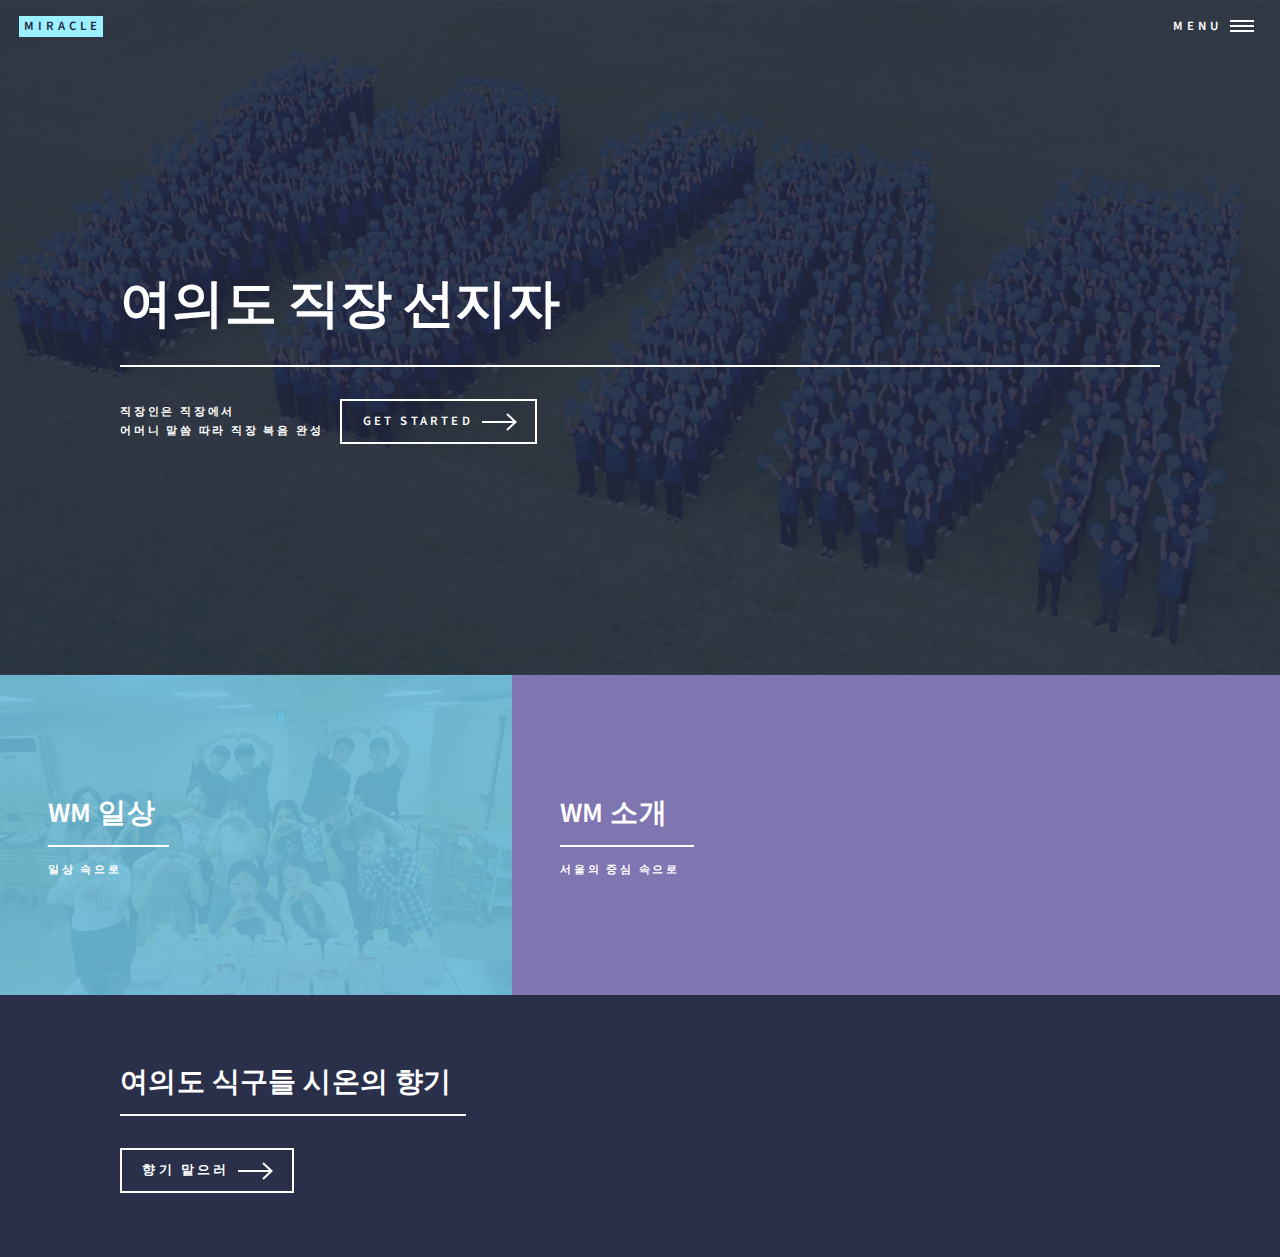
==== commit bd840a7b: "사진 정리" ====
--- a/index.html
+++ b/index.html
@@ -65,7 +65,7 @@
 							<section id="one" class="tiles">
 								<article>
 									<span class="image">
-										<img src="images/pic01.jpg" alt="" />
+										<img src="images/WM2.jpeg" alt="" />
 									</span>
 									<header class="major">
 										<h3><a href="landing.html" class="link">WM 일상</a></h3>
@@ -74,7 +74,7 @@
 								</article>
 								<article>
 									<span class="image">
-										<img src="images/pic02.jpg" alt="" />
+										<img src="images/step.jpeg	" alt="" />
 									</span>
 									<header class="major">
 										<h3><a href="landing.html" class="link">WM 소개</a></h3>
--- a/assets/css/main.css
+++ b/assets/css/main.css
@@ -1,10 +1,10 @@
 @import url(fontawesome-all.min.css);
 @import url("https://fonts.googleapis.com/css?family=Source+Sans+Pro:300,300italic,600,600italic");
 
-/*
-	Forty by HTML5 UP
-	html5up.net | @ajlkn
-	Free for personal and commercial use under the CCA 3.0 license (html5up.net/license)
+/*
+	Forty by HTML5 UP
+	html5up.net | @ajlkn
+	Free for personal and commercial use under the CCA 3.0 license (html5up.net/license)
 */
 
 html, body, div, span, applet, object,
@@ -3380,7 +3380,7 @@
 		-webkit-align-items: center;
 		-ms-align-items: center;
 		align-items: center;
-		background-image: url("../../images/banner.jpg");
+		background-image: url("../../images/WM1.png");
 		display: -moz-flex;
 		display: -webkit-flex;
 		display: -ms-flex;
